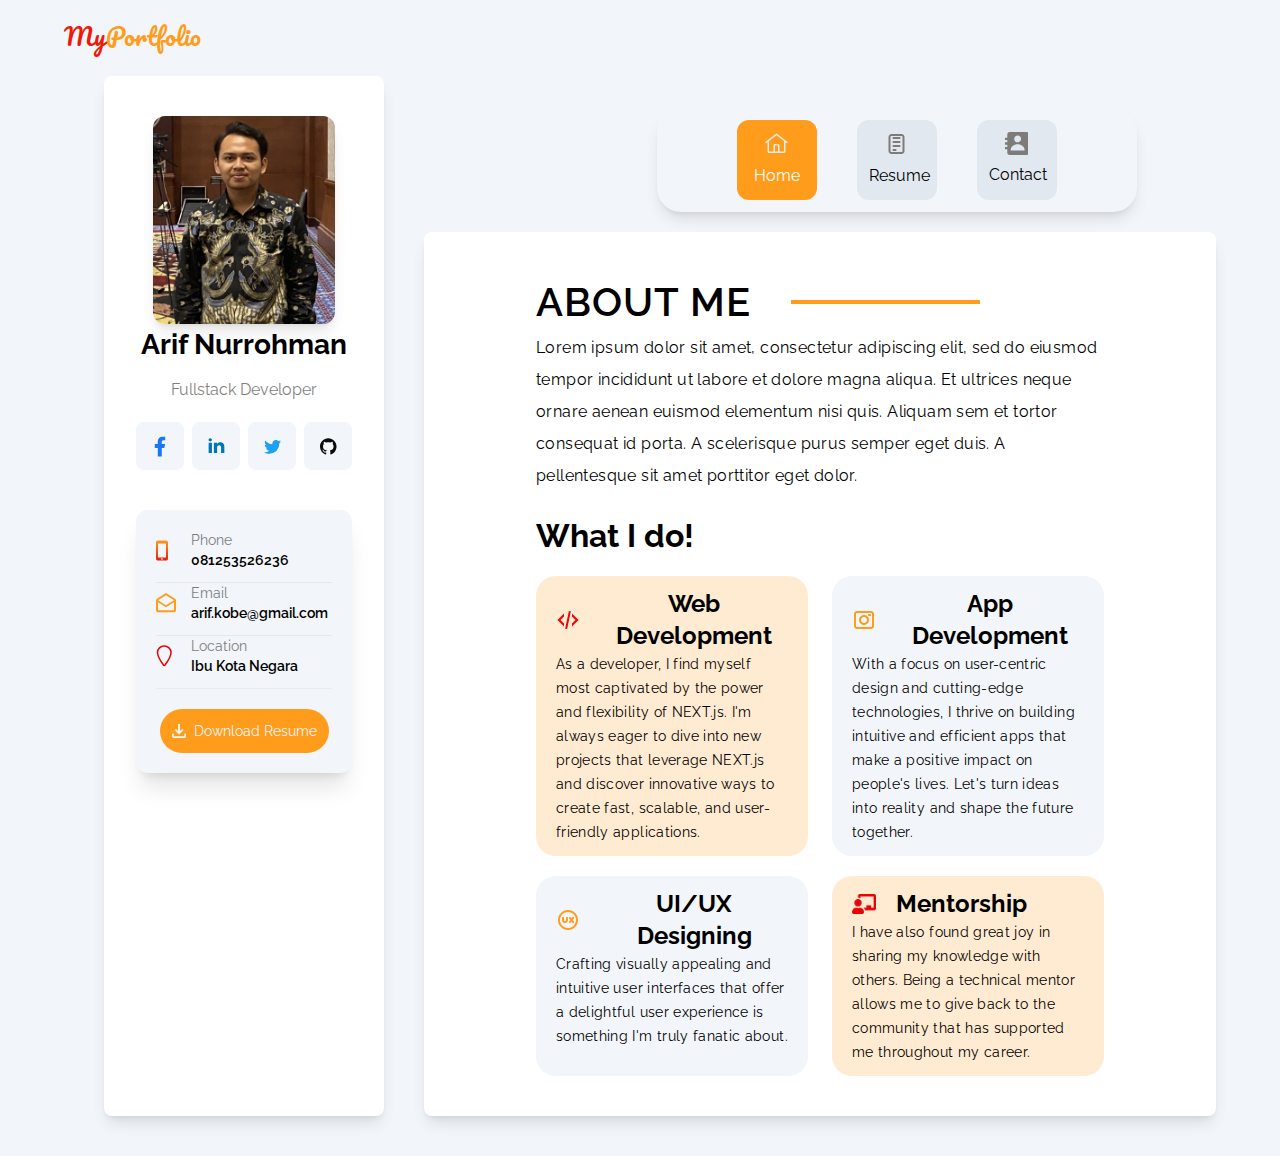
==== index.html @ 04839e9e "first push" ====
<!DOCTYPE html>
<html lang="en">
  <head>
    <meta charset="UTF-8" />
    <meta name="viewport" content="width=device-width, initial-scale=1.0" />
    <title>Document</title>
    <link href="/src/output.css" rel="stylesheet" />
  </head>
  <body>
    <div class="container mx-auto w-[90%] ">
      <header>
        <div class="flex justify-center lg:justify-start  pt-5 pb-3" >
          <span class="text-2xl icon text-secondary">My<span class="text-primary">Portfolio</span></span>
        </div>
      </header>

      <main>
        <div
          class="flex lg:flex-row flex-col justify-between lg:space-x-10 mt-3 "
        >
        <nav class="flex flex-nowrap justify-center lg:justify-end lg:me-[10%] mb-5 mt-8 lg:hidden">
          <div
            class="card-navbar"
          >
           <a href="index.html">
            <div
            class="navbar-icon navbar-icon-active"
          >
            <svg
              xmlns="http://www.w3.org/2000/svg"
              width="25"
              height="24"
              viewBox="0 0 25 24"
              fill="none"
            >
              <path
                d="M12.959 1.6601C12.8259 1.55635 12.662 1.5 12.4932 1.5C12.3245 1.5 12.1606 1.55635 12.0275 1.6601L1.25 10.0639L2.18225 11.2429L3.5 10.2154V19.4996C3.50079 19.8972 3.65908 20.2783 3.94022 20.5594C4.22135 20.8405 4.60242 20.9988 5 20.9996H20C20.3976 20.9988 20.7787 20.8405 21.0598 20.5594C21.3409 20.2783 21.4992 19.8972 21.5 19.4996V10.2221L22.8177 11.2496L23.75 10.0706L12.959 1.6601ZM14 19.4996H11V13.4996H14V19.4996ZM15.5 19.4996V13.4996C15.4996 13.1019 15.3414 12.7206 15.0602 12.4394C14.779 12.1582 14.3977 12 14 11.9996H11C10.6023 12 10.221 12.1582 9.93978 12.4394C9.65856 12.7206 9.5004 13.1019 9.5 13.4996V19.4996H5V9.0461L12.5 3.2036L20 9.0536V19.4996H15.5Z"
                fill="#eaeaea"
                fill-opacity="1"
              />
            </svg>
            <p>Home</p>
          </div>
           </a>
           <a href="resume.html">
            <div class="navbar-icon bg-nav">
              <svg width="25" height="24" viewBox="0 0 25 24" fill="none" xmlns="http://www.w3.org/2000/svg">
                <path d="M7.5 2H17.5C18.2956 2 19.0587 2.31607 19.6213 2.87868C20.1839 3.44129 20.5 4.20435 20.5 5V19C20.5 19.7956 20.1839 20.5587 19.6213 21.1213C19.0587 21.6839 18.2956 22 17.5 22H7.5C6.70435 22 5.94129 21.6839 5.37868 21.1213C4.81607 20.5587 4.5 19.7956 4.5 19V5C4.5 4.20435 4.81607 3.44129 5.37868 2.87868C5.94129 2.31607 6.70435 2 7.5 2ZM7.5 4C7.23478 4 6.98043 4.10536 6.79289 4.29289C6.60536 4.48043 6.5 4.73478 6.5 5V19C6.5 19.2652 6.60536 19.5196 6.79289 19.7071C6.98043 19.8946 7.23478 20 7.5 20H17.5C17.7652 20 18.0196 19.8946 18.2071 19.7071C18.3946 19.5196 18.5 19.2652 18.5 19V5C18.5 4.73478 18.3946 4.48043 18.2071 4.29289C18.0196 4.10536 17.7652 4 17.5 4H7.5ZM9.5 5H15.5C15.7652 5 16.0196 5.10536 16.2071 5.29289C16.3946 5.48043 16.5 5.73478 16.5 6C16.5 6.26522 16.3946 6.51957 16.2071 6.70711C16.0196 6.89464 15.7652 7 15.5 7H9.5C9.23478 7 8.98043 6.89464 8.79289 6.70711C8.60536 6.51957 8.5 6.26522 8.5 6C8.5 5.73478 8.60536 5.48043 8.79289 5.29289C8.98043 5.10536 9.23478 5 9.5 5ZM9.5 17H11.5C11.7652 17 12.0196 17.1054 12.2071 17.2929C12.3946 17.4804 12.5 17.7348 12.5 18C12.5 18.2652 12.3946 18.5196 12.2071 18.7071C12.0196 18.8946 11.7652 19 11.5 19H9.5C9.23478 19 8.98043 18.8946 8.79289 18.7071C8.60536 18.5196 8.5 18.2652 8.5 18C8.5 17.7348 8.60536 17.4804 8.79289 17.2929C8.98043 17.1054 9.23478 17 9.5 17ZM9.5 13H15.5C15.7652 13 16.0196 13.1054 16.2071 13.2929C16.3946 13.4804 16.5 13.7348 16.5 14C16.5 14.2652 16.3946 14.5196 16.2071 14.7071C16.0196 14.8946 15.7652 15 15.5 15H9.5C9.23478 15 8.98043 14.8946 8.79289 14.7071C8.60536 14.5196 8.5 14.2652 8.5 14C8.5 13.7348 8.60536 13.4804 8.79289 13.2929C8.98043 13.1054 9.23478 13 9.5 13ZM9.5 9H15.5C15.7652 9 16.0196 9.10536 16.2071 9.29289C16.3946 9.48043 16.5 9.73478 16.5 10C16.5 10.2652 16.3946 10.5196 16.2071 10.7071C16.0196 10.8946 15.7652 11 15.5 11H9.5C9.23478 11 8.98043 10.8946 8.79289 10.7071C8.60536 10.5196 8.5 10.2652 8.5 10C8.5 9.73478 8.60536 9.48043 8.79289 9.29289C8.98043 9.10536 9.23478 9 9.5 9Z" fill="#1A1003" fill-opacity="0.5"/>
                </svg>
                
              <p>Resume</p>
            </div>
           </a>
           <a href="">
            <div class="navbar-icon bg-nav">
              <svg width="25" height="23" viewBox="0 0 21 20" fill="none" xmlns="http://www.w3.org/2000/svg">
                <path d="M19.5 0H4.5C3.96957 0 3.46086 0.210714 3.08579 0.585786C2.71071 0.960859 2.5 1.46957 2.5 2V5H0.5V7H2.5V9H0.5V11H2.5V13H0.5V15H2.5V18C2.5 18.5304 2.71071 19.0391 3.08579 19.4142C3.46086 19.7893 3.96957 20 4.5 20H19.5C19.7652 20 20.0196 19.8946 20.2071 19.7071C20.3946 19.5196 20.5 19.2652 20.5 19V1C20.5 0.734784 20.3946 0.48043 20.2071 0.292893C20.0196 0.105357 19.7652 0 19.5 0ZM11.5 2.999C13.148 2.999 14.5 4.35 14.5 5.999C14.4971 6.79385 14.1801 7.55533 13.6182 8.11747C13.0562 8.67962 12.2948 8.99684 11.5 9C9.853 9 8.5 7.647 8.5 5.999C8.5 4.35 9.853 2.999 11.5 2.999ZM17.5 16H5.5V15.25C5.5 13.031 8.205 10.75 11.5 10.75C14.795 10.75 17.5 13.031 17.5 15.25V16Z" fill="#1A1003" fill-opacity="0.5"/>
                </svg>                      
              <p>Contact</p>
            </div>
           </a>
          </div>
        </nav>
          <section class="lg:basis-1/4">
            <div
              class="card-start"
            >
              <div class="card-img">
                <img
                  src="./src/assets/foto-profile.jpg"
                  class="img-costum"
                  alt=""
                />
              </div>
              <div class="text-center">
                <h3 class="text-[28px] font-bold">Arif Nurrohman</h3>
                <p class="text-base mt-3 opacity-50">Fullstack Developer</p>
              </div>
              <div class="social-media">
                <a href="">
                  <div
                  class="w-12 h-12 bg-background rounded-lg flex justify-center items-center hover:bg-indigo-700 hover:fill-background-card"
                >
                  <svg
                    width="12"
                    height="21"
                    viewBox="0 0 12 21"
                    fill="none"
                    xmlns="http://www.w3.org/2000/svg"
                  >
                    <path
                      d="M7.75027 12.0825H10.2308L11.2231 8.11357H7.75027V6.12912C7.75027 5.10712 7.75027 4.14467 9.73472 4.14467H11.2231V0.810787C10.8996 0.768121 9.67816 0.671875 8.38827 0.671875C5.69438 0.671875 3.78137 2.31599 3.78137 5.33534V8.11357H0.804688V12.0825H3.78137V20.5164H7.75027V12.0825Z"
                      fill="#1877F2"
                    />
                  </svg>
                </div>
                </a>
                <a href="">
                  <div
                  class="w-12 h-12 bg-background rounded-lg flex justify-center items-center"
                >
                  <svg
                    xmlns="http://www.w3.org/2000/svg"
                    width="17"
                    height="16"
                    viewBox="0 0 17 16"
                    fill="none"
                  >
                    <path
                      d="M3.88945 1.80688C3.88923 2.24547 3.71479 2.66601 3.40451 2.97599C3.09422 3.28596 2.67351 3.45998 2.23491 3.45976C1.79632 3.45954 1.37578 3.2851 1.06581 2.97482C0.755831 2.66453 0.581812 2.24382 0.582031 1.80523C0.582251 1.36664 0.756691 0.946095 1.06698 0.63612C1.37726 0.326144 1.79798 0.152125 2.23657 0.152344C2.67516 0.152563 3.0957 0.327003 3.40568 0.637289C3.71565 0.947575 3.88967 1.36829 3.88945 1.80688ZM3.93906 4.68434H0.631643V15.0366H3.93906V4.68434ZM9.16479 4.68434H5.8739V15.0366H9.13171V9.60412C9.13171 6.57783 13.0758 6.2967 13.0758 9.60412V15.0366H16.3419V8.4796C16.3419 3.3779 10.5043 3.56808 9.13171 6.07345L9.16479 4.68434Z"
                      fill="#0077B5"
                    />
                  </svg>
                </div>
                </a>
                <a href="">
                  <div
                  class="w-12 h-12 bg-background rounded-lg flex justify-center items-center"
                >
                  <svg
                    xmlns="http://www.w3.org/2000/svg"
                    width="17"
                    height="15"
                    viewBox="0 0 17 15"
                    fill="none"
                  >
                    <path
                      d="M16.9874 2.60531C16.3564 2.88446 15.6873 3.06783 15.0021 3.14938C15.724 2.71705 16.2642 2.03705 16.5219 1.23604C15.8439 1.63954 15.1005 1.92233 14.3266 2.0753C13.8062 1.51848 13.1164 1.14919 12.3644 1.02485C11.6125 0.900507 10.8405 1.02808 10.1686 1.38773C9.49661 1.74738 8.96229 2.31896 8.64869 3.01361C8.33508 3.70825 8.25976 4.48705 8.43444 5.22892C7.05932 5.16012 5.71406 4.80287 4.48599 4.18036C3.25792 3.55785 2.17451 2.684 1.30612 1.61557C0.998769 2.14347 0.837256 2.74358 0.83812 3.35444C0.83812 4.55338 1.44917 5.61258 2.37607 6.23272C1.82705 6.21541 1.29012 6.06714 0.810007 5.80028V5.84245C0.809982 6.64108 1.0862 7.41515 1.59182 8.03334C2.09744 8.65154 2.80133 9.07582 3.5841 9.23421C3.07447 9.37247 2.54003 9.39283 2.02135 9.29374C2.24206 9.98118 2.67226 10.5824 3.25171 11.0131C3.83115 11.4438 4.53082 11.6825 5.2527 11.6958C4.53528 12.2592 3.71383 12.6757 2.83531 12.9215C1.9568 13.1672 1.03846 13.2373 0.132812 13.1279C1.71353 14.1444 3.5536 14.6841 5.43295 14.6824C11.7948 14.6824 15.2725 9.41281 15.2725 4.84278C15.2725 4.69395 15.2692 4.54346 15.2626 4.39545C15.9393 3.90625 16.5234 3.29951 16.9874 2.60531Z"
                      fill="#1DA1F2"
                    />
                  </svg>
                </div>
                </a>
                <a href="">
                  <div
                  class="w-12 h-12 bg-background rounded-lg flex justify-center items-center"
                >
                  <svg
                    xmlns="http://www.w3.org/2000/svg"
                    width="17"
                    height="17"
                    viewBox="0 0 17 17"
                    fill="none"
                  >
                    <path
                      d="M8.27246 0.326172C3.70408 0.326172 0.00390761 4.02635 0.00390761 8.59472C0.00291203 10.3304 0.548473 12.0224 1.5632 13.4305C2.57793 14.8387 4.01029 15.8916 5.65711 16.4399C6.07054 16.5119 6.22599 16.2638 6.22599 16.0463C6.22599 15.8504 6.21524 15.1996 6.21524 14.5067C4.13818 14.8896 3.60073 14.0007 3.43536 13.5352C3.34192 13.297 2.93924 12.5636 2.58783 12.3668C2.29843 12.2122 1.885 11.8294 2.57708 11.8195C3.22864 11.8087 3.69333 12.4189 3.84878 12.667C4.59295 13.9172 5.78114 13.5658 6.25658 13.3491C6.32935 12.8117 6.54598 12.4503 6.78412 12.2436C4.94437 12.0369 3.02193 11.3233 3.02193 8.16062C3.02193 7.261 3.34192 6.51766 3.86945 5.93804C3.78677 5.73132 3.49737 4.8838 3.95214 3.74687C3.95214 3.74687 4.64422 3.53023 6.22599 4.59522C6.8991 4.4084 7.59457 4.31438 8.29313 4.31575C8.99596 4.31575 9.69878 4.40835 10.3603 4.5944C11.942 3.51949 12.6341 3.7477 12.6341 3.7477C13.0889 4.88462 12.7995 5.73215 12.7168 5.93886C13.2435 6.51766 13.5643 7.25108 13.5643 8.16062C13.5643 11.3341 11.632 12.0369 9.79139 12.2436C10.0915 12.5016 10.3503 12.9977 10.3503 13.7733C10.3503 14.8788 10.3396 15.7677 10.3396 16.0472C10.3396 16.2638 10.495 16.5218 10.9085 16.4391C12.5496 15.8848 13.9757 14.8298 14.9859 13.4227C15.9962 12.0155 16.5398 10.327 16.5402 8.59472C16.5402 4.02635 12.84 0.326172 8.27163 0.326172H8.27246Z"
                      fill="#0B0909"
                    />
                  </svg>
                </div>
                </a>
              </div>
              <div class="contact">
                <div class="contact-item">
                  <div class="w-1/5 ">
                    <svg
                      xmlns="http://www.w3.org/2000/svg"
                      width="12"
                      height="21"
                      viewBox="0 0 12 21"
                      fill="none"
                    >
                      <path
                        d="M10 0.5H2C1.46957 0.5 0.960859 0.710714 0.585786 1.08579C0.210714 1.46086 0 1.96957 0 2.5V18.5C0 19.0304 0.210714 19.5391 0.585786 19.9142C0.960859 20.2893 1.46957 20.5 2 20.5H10C10.5304 20.5 11.0391 20.2893 11.4142 19.9142C11.7893 19.5391 12 19.0304 12 18.5V2.5C12 1.96957 11.7893 1.46086 11.4142 1.08579C11.0391 0.710714 10.5304 0.5 10 0.5ZM7 19.5H5V18.5H7V19.5ZM10 17.5H2V3.5H10V17.5Z"
                        fill="url(#paint0_linear_27_10)"
                      />
                      <defs>
                        <linearGradient
                          id="paint0_linear_27_10"
                          x1="6"
                          y1="0.5"
                          x2="6"
                          y2="20.5"
                          gradientUnits="userSpaceOnUse"
                        >
                          <stop stop-color="#FF9A1A" />
                          <stop offset="1" stop-color="#EC1C09" />
                        </linearGradient>
                      </defs>
                    </svg>
                  </div>
                  <div class="w-4/5">
                    <p class="opacity-50">Phone</p>
                    <p class="font-semibold">081253526236</p>
                  </div>
                </div>
                <hr />
                <div class="contact-item">
                  <div class="w-1/5">
                    <svg
                      xmlns="http://www.w3.org/2000/svg"
                      width="20"
                      height="20"
                      viewBox="0 0 20 20"
                      fill="none"
                    >
                      <path
                        d="M0.969999 5.65L10 0L19.03 5.65C19.61 6 20 6.63 20 7.36V17.36C20 18.46 19.1 19.36 18 19.36H2C0.9 19.36 0 18.46 0 17.36V7.36C0 6.63 0.389999 6 0.969999 5.65ZM2 17.36H18V9.36L10 14.36L2 9.36V17.36ZM10 12.36L18 7.36L10 2.36L2 7.36L10 12.36Z"
                        fill="#FF9C1B"
                      />
                    </svg>
                  </div>
                  <div class="w-4/5">
                    <p class="opacity-50">Email</p>
                    <p class="font-semibold">arif.kobe@gmail.com</p>
                  </div>
                </div>
                <hr />
                <div class="contact-item">
                  <div class="w-1/5">
                    <svg
                      xmlns="http://www.w3.org/2000/svg"
                      width="16"
                      height="22"
                      viewBox="0 0 16 22"
                      fill="none"
                    >
                      <path
                        d="M8.25 1C11.9766 1 15 3.87766 15 7.42188C15 11.5 10.5 17.9627 8.84766 20.1948C8.77907 20.2891 8.68917 20.3657 8.58531 20.4186C8.48144 20.4715 8.36655 20.499 8.25 20.499C8.13345 20.499 8.01856 20.4715 7.91469 20.4186C7.81083 20.3657 7.72093 20.2891 7.65234 20.1948C6 17.9636 1.5 11.5033 1.5 7.42188C1.5 3.87766 4.52344 1 8.25 1Z"
                        stroke="#E80505"
                        stroke-width="1.5"
                        stroke-linecap="round"
                        stroke-linejoin="round"
                      />
                    </svg>
                  </div>
                  <div class="w-4/5">
                    <p class="opacity-50">Location</p>
                    <p class="font-semibold">Ibu Kota Negara</p>
                  </div>
                </div>
                <hr class="opacity-70" />

                <a href="/src/assets/resume.pdf" class="flex justify-center">
                  <div class="flex flex-nowrap justify-center bg-primary lg:p-3 p-2 rounded-full mt-5 md:w-auto w-auto items-center">
                    <img src="./src/assets/unduh.png" class="w-3.5 ms-auto h-3.5 me-2" alt="">
                    <h3 class="text-start me-auto lg:mx-auto text-background text-sm">
                      Download Resume
                    </h3>
                  </div>
                </a>
              </div>
            </div>
          </section>
          <section class="lg:basis-3/4 mt-5 lg:mt-0 " >
              <nav class="navbar ">
                <div
                  class="card-navbar "
                >
                 <a href="index.html">
                  <div
                  class="navbar-icon navbar-icon-active"
                >
                  <svg
                    xmlns="http://www.w3.org/2000/svg"
                    width="25"
                    height="24"
                    viewBox="0 0 25 24"
                    fill="none"
                  >
                    <path
                      d="M12.959 1.6601C12.8259 1.55635 12.662 1.5 12.4932 1.5C12.3245 1.5 12.1606 1.55635 12.0275 1.6601L1.25 10.0639L2.18225 11.2429L3.5 10.2154V19.4996C3.50079 19.8972 3.65908 20.2783 3.94022 20.5594C4.22135 20.8405 4.60242 20.9988 5 20.9996H20C20.3976 20.9988 20.7787 20.8405 21.0598 20.5594C21.3409 20.2783 21.4992 19.8972 21.5 19.4996V10.2221L22.8177 11.2496L23.75 10.0706L12.959 1.6601ZM14 19.4996H11V13.4996H14V19.4996ZM15.5 19.4996V13.4996C15.4996 13.1019 15.3414 12.7206 15.0602 12.4394C14.779 12.1582 14.3977 12 14 11.9996H11C10.6023 12 10.221 12.1582 9.93978 12.4394C9.65856 12.7206 9.5004 13.1019 9.5 13.4996V19.4996H5V9.0461L12.5 3.2036L20 9.0536V19.4996H15.5Z"
                      fill="#eaeaea"
                      fill-opacity="1"
                    />
                  </svg>
                  <p>Home</p>
                </div>
                 </a>
                 <a href="resume.html">
                  <div class="navbar-icon bg-nav">
                    <svg width="25" height="24" viewBox="0 0 25 24" fill="none" xmlns="http://www.w3.org/2000/svg">
                      <path d="M7.5 2H17.5C18.2956 2 19.0587 2.31607 19.6213 2.87868C20.1839 3.44129 20.5 4.20435 20.5 5V19C20.5 19.7956 20.1839 20.5587 19.6213 21.1213C19.0587 21.6839 18.2956 22 17.5 22H7.5C6.70435 22 5.94129 21.6839 5.37868 21.1213C4.81607 20.5587 4.5 19.7956 4.5 19V5C4.5 4.20435 4.81607 3.44129 5.37868 2.87868C5.94129 2.31607 6.70435 2 7.5 2ZM7.5 4C7.23478 4 6.98043 4.10536 6.79289 4.29289C6.60536 4.48043 6.5 4.73478 6.5 5V19C6.5 19.2652 6.60536 19.5196 6.79289 19.7071C6.98043 19.8946 7.23478 20 7.5 20H17.5C17.7652 20 18.0196 19.8946 18.2071 19.7071C18.3946 19.5196 18.5 19.2652 18.5 19V5C18.5 4.73478 18.3946 4.48043 18.2071 4.29289C18.0196 4.10536 17.7652 4 17.5 4H7.5ZM9.5 5H15.5C15.7652 5 16.0196 5.10536 16.2071 5.29289C16.3946 5.48043 16.5 5.73478 16.5 6C16.5 6.26522 16.3946 6.51957 16.2071 6.70711C16.0196 6.89464 15.7652 7 15.5 7H9.5C9.23478 7 8.98043 6.89464 8.79289 6.70711C8.60536 6.51957 8.5 6.26522 8.5 6C8.5 5.73478 8.60536 5.48043 8.79289 5.29289C8.98043 5.10536 9.23478 5 9.5 5ZM9.5 17H11.5C11.7652 17 12.0196 17.1054 12.2071 17.2929C12.3946 17.4804 12.5 17.7348 12.5 18C12.5 18.2652 12.3946 18.5196 12.2071 18.7071C12.0196 18.8946 11.7652 19 11.5 19H9.5C9.23478 19 8.98043 18.8946 8.79289 18.7071C8.60536 18.5196 8.5 18.2652 8.5 18C8.5 17.7348 8.60536 17.4804 8.79289 17.2929C8.98043 17.1054 9.23478 17 9.5 17ZM9.5 13H15.5C15.7652 13 16.0196 13.1054 16.2071 13.2929C16.3946 13.4804 16.5 13.7348 16.5 14C16.5 14.2652 16.3946 14.5196 16.2071 14.7071C16.0196 14.8946 15.7652 15 15.5 15H9.5C9.23478 15 8.98043 14.8946 8.79289 14.7071C8.60536 14.5196 8.5 14.2652 8.5 14C8.5 13.7348 8.60536 13.4804 8.79289 13.2929C8.98043 13.1054 9.23478 13 9.5 13ZM9.5 9H15.5C15.7652 9 16.0196 9.10536 16.2071 9.29289C16.3946 9.48043 16.5 9.73478 16.5 10C16.5 10.2652 16.3946 10.5196 16.2071 10.7071C16.0196 10.8946 15.7652 11 15.5 11H9.5C9.23478 11 8.98043 10.8946 8.79289 10.7071C8.60536 10.5196 8.5 10.2652 8.5 10C8.5 9.73478 8.60536 9.48043 8.79289 9.29289C8.98043 9.10536 9.23478 9 9.5 9Z" fill="#1A1003" fill-opacity="0.5"/>
                      </svg>
                      
                    <p>Resume</p>
                  </div>
                 </a>
                 <a href="">
                  <div class="navbar-icon bg-nav">
                    <svg width="25" height="23" viewBox="0 0 21 20" fill="none" xmlns="http://www.w3.org/2000/svg">
                      <path d="M19.5 0H4.5C3.96957 0 3.46086 0.210714 3.08579 0.585786C2.71071 0.960859 2.5 1.46957 2.5 2V5H0.5V7H2.5V9H0.5V11H2.5V13H0.5V15H2.5V18C2.5 18.5304 2.71071 19.0391 3.08579 19.4142C3.46086 19.7893 3.96957 20 4.5 20H19.5C19.7652 20 20.0196 19.8946 20.2071 19.7071C20.3946 19.5196 20.5 19.2652 20.5 19V1C20.5 0.734784 20.3946 0.48043 20.2071 0.292893C20.0196 0.105357 19.7652 0 19.5 0ZM11.5 2.999C13.148 2.999 14.5 4.35 14.5 5.999C14.4971 6.79385 14.1801 7.55533 13.6182 8.11747C13.0562 8.67962 12.2948 8.99684 11.5 9C9.853 9 8.5 7.647 8.5 5.999C8.5 4.35 9.853 2.999 11.5 2.999ZM17.5 16H5.5V15.25C5.5 13.031 8.205 10.75 11.5 10.75C14.795 10.75 17.5 13.031 17.5 15.25V16Z" fill="#1A1003" fill-opacity="0.5"/>
                      </svg>                      
                    <p>Contact</p>
                  </div>
                 </a>
                </div>
              </nav>
            <div
              class="card-end">
            <div>
                <div class="flex flex-row  items-center justify-start lg:space-x-5" >
                   <div class="basis-auto">
                    <h1 class="text-[40px] me-5 font-semibold tracking-wide">ABOUT ME</h1>
                   </div>
                    <div class="lg:basis-1/3 ">
                        <hr class="border-2 border-primary ">
                    </div>
                </div>
                <div>
                    <p class="font-normal text-black text-base lg:leading-8 lg:tracking-wide">Lorem ipsum dolor sit amet, consectetur adipiscing elit, sed do eiusmod tempor incididunt ut labore et dolore magna aliqua. Et ultrices neque ornare aenean euismod elementum nisi quis. Aliquam sem et tortor consequat id porta. A scelerisque purus semper eget duis. A pellentesque sit amet porttitor eget dolor.</p>
                </div>
            </div>
            <div>
                <h2 class="text-[32px] font-bold mt-5 mb-4">What I do!</h2>
                <div class="flex flex-wrap justify-between  ">
                    <div class="w-full md:w-full lg:w-1/2 lg:pe-3">
                        <div class="card-content py-3 bg-content ">
                            <div class="flex space-x-5 items-center">
                              <img src="./src/assets/web.png" width="24" height="24" alt="Web Development">
                                <h4 class="title">Web Development</h4>
                            </div>
                            <p>As a developer, I find myself most captivated by the power and flexibility of NEXT.js. I'm always eager to dive into new projects that leverage NEXT.js and discover innovative ways to create fast, scalable, and user-friendly applications.</p>
                        </div>
                    </div>
                    <div class="  lg:w-1/2 w-full pt-5 lg:pt-0 lg:ps-3">
                        <div class="card-content py-3 bg-background ">
                            <div class="flex space-x-5 items-center">
                              <img src="./src/assets/ig.png" width="24" height="24" alt="App Development">
                                <h4 class="title ">App Development</h4>
                            </div>
                            <p >With a focus on user-centric design and
                              cutting-edge technologies, I thrive on 
                              building intuitive and efficient apps 
                              that make a positive impact on people's 
                              lives. Let's turn ideas into reality and 
                              shape the future together.</p>
                        </div>
                    </div>
                    <div class=" lg:w-1/2 w-full pt-5 lg:pe-3">
                        <div class="card-content py-3 bg-background ">
                            <div class="flex space-x-5 items-center ">
                              <img src="./src/assets/ux-icon.png" width="24" height="24" alt="Ui UX Desiging">
                                <h4 class="title ">UI/UX Designing</h4>
                            </div>
                            <p>
                              Crafting visually appealing and intuitive user
                              interfaces that offer a delightful user 
                              experience is something I'm truly fanatic 
                              about.</p>
                        </div>
                    </div>
                    <div class="  lg:w-1/2 w-full pt-5 lg:ps-3">
                        <div class="card-content py-3 bg-content l">
                            <div class="flex space-x-5 items-center ">
                              <img src="./src/assets/mentor.png" width="24" height="24" alt="">
                              <h4 class="title ">Mentorship</h4>
                            </div>
                            <p>I have also found great joy in sharing my 
                              knowledge with others. Being a technical 
                              mentor allows me to give back to the 
                              community that has supported me 
                              throughout my career. </p>
                        </div>
                    </div>
                </div>
            </div>
        </div>
          </section>
        </div>
      </main>
    </div>
  </body>
</html>
---- src/output.css ----
@import url('https://fonts.googleapis.com/css2?family=Poppins:ital,wght@0,300;0,400;0,500;0,600;1,300&display=swap');

@import url('https://fonts.googleapis.com/css2?family=Raleway:ital,wght@0,200;0,300;0,400;0,500;0,600;0,700;0,800;1,400;1,500;1,600&display=swap');

@import url('https://fonts.googleapis.com/css2?family=Pacifico&display=swap');

/*
! tailwindcss v3.3.3 | MIT License | https://tailwindcss.com
*/

/*
1. Prevent padding and border from affecting element width. (https://github.com/mozdevs/cssremedy/issues/4)
2. Allow adding a border to an element by just adding a border-width. (https://github.com/tailwindcss/tailwindcss/pull/116)
*/

*,
::before,
::after {
  box-sizing: border-box;
  /* 1 */
  border-width: 0;
  /* 2 */
  border-style: solid;
  /* 2 */
  border-color: #e5e7eb;
  /* 2 */
}

::before,
::after {
  --tw-content: '';
}

/*
1. Use a consistent sensible line-height in all browsers.
2. Prevent adjustments of font size after orientation changes in iOS.
3. Use a more readable tab size.
4. Use the user's configured `sans` font-family by default.
5. Use the user's configured `sans` font-feature-settings by default.
6. Use the user's configured `sans` font-variation-settings by default.
*/

html {
  line-height: 1.5;
  /* 1 */
  -webkit-text-size-adjust: 100%;
  /* 2 */
  -moz-tab-size: 4;
  /* 3 */
  -o-tab-size: 4;
     tab-size: 4;
  /* 3 */
  font-family: ui-sans-serif, system-ui, -apple-system, BlinkMacSystemFont, "Segoe UI", Roboto, "Helvetica Neue", Arial, "Noto Sans", sans-serif, "Apple Color Emoji", "Segoe UI Emoji", "Segoe UI Symbol", "Noto Color Emoji";
  /* 4 */
  font-feature-settings: normal;
  /* 5 */
  font-variation-settings: normal;
  /* 6 */
}

/*
1. Remove the margin in all browsers.
2. Inherit line-height from `html` so users can set them as a class directly on the `html` element.
*/

body {
  margin: 0;
  /* 1 */
  line-height: inherit;
  /* 2 */
}

/*
1. Add the correct height in Firefox.
2. Correct the inheritance of border color in Firefox. (https://bugzilla.mozilla.org/show_bug.cgi?id=190655)
3. Ensure horizontal rules are visible by default.
*/

hr {
  height: 0;
  /* 1 */
  color: inherit;
  /* 2 */
  border-top-width: 1px;
  /* 3 */
}

/*
Add the correct text decoration in Chrome, Edge, and Safari.
*/

abbr:where([title]) {
  -webkit-text-decoration: underline dotted;
          text-decoration: underline dotted;
}

/*
Remove the default font size and weight for headings.
*/

h1,
h2,
h3,
h4,
h5,
h6 {
  font-size: inherit;
  font-weight: inherit;
}

/*
Reset links to optimize for opt-in styling instead of opt-out.
*/

a {
  color: inherit;
  text-decoration: inherit;
}

/*
Add the correct font weight in Edge and Safari.
*/

b,
strong {
  font-weight: bolder;
}

/*
1. Use the user's configured `mono` font family by default.
2. Correct the odd `em` font sizing in all browsers.
*/

code,
kbd,
samp,
pre {
  font-family: ui-monospace, SFMono-Regular, Menlo, Monaco, Consolas, "Liberation Mono", "Courier New", monospace;
  /* 1 */
  font-size: 1em;
  /* 2 */
}

/*
Add the correct font size in all browsers.
*/

small {
  font-size: 80%;
}

/*
Prevent `sub` and `sup` elements from affecting the line height in all browsers.
*/

sub,
sup {
  font-size: 75%;
  line-height: 0;
  position: relative;
  vertical-align: baseline;
}

sub {
  bottom: -0.25em;
}

sup {
  top: -0.5em;
}

/*
1. Remove text indentation from table contents in Chrome and Safari. (https://bugs.chromium.org/p/chromium/issues/detail?id=999088, https://bugs.webkit.org/show_bug.cgi?id=201297)
2. Correct table border color inheritance in all Chrome and Safari. (https://bugs.chromium.org/p/chromium/issues/detail?id=935729, https://bugs.webkit.org/show_bug.cgi?id=195016)
3. Remove gaps between table borders by default.
*/

table {
  text-indent: 0;
  /* 1 */
  border-color: inherit;
  /* 2 */
  border-collapse: collapse;
  /* 3 */
}

/*
1. Change the font styles in all browsers.
2. Remove the margin in Firefox and Safari.
3. Remove default padding in all browsers.
*/

button,
input,
optgroup,
select,
textarea {
  font-family: inherit;
  /* 1 */
  font-feature-settings: inherit;
  /* 1 */
  font-variation-settings: inherit;
  /* 1 */
  font-size: 100%;
  /* 1 */
  font-weight: inherit;
  /* 1 */
  line-height: inherit;
  /* 1 */
  color: inherit;
  /* 1 */
  margin: 0;
  /* 2 */
  padding: 0;
  /* 3 */
}

/*
Remove the inheritance of text transform in Edge and Firefox.
*/

button,
select {
  text-transform: none;
}

/*
1. Correct the inability to style clickable types in iOS and Safari.
2. Remove default button styles.
*/

button,
[type='button'],
[type='reset'],
[type='submit'] {
  -webkit-appearance: button;
  /* 1 */
  background-color: transparent;
  /* 2 */
  background-image: none;
  /* 2 */
}

/*
Use the modern Firefox focus style for all focusable elements.
*/

:-moz-focusring {
  outline: auto;
}

/*
Remove the additional `:invalid` styles in Firefox. (https://github.com/mozilla/gecko-dev/blob/2f9eacd9d3d995c937b4251a5557d95d494c9be1/layout/style/res/forms.css#L728-L737)
*/

:-moz-ui-invalid {
  box-shadow: none;
}

/*
Add the correct vertical alignment in Chrome and Firefox.
*/

progress {
  vertical-align: baseline;
}

/*
Correct the cursor style of increment and decrement buttons in Safari.
*/

::-webkit-inner-spin-button,
::-webkit-outer-spin-button {
  height: auto;
}

/*
1. Correct the odd appearance in Chrome and Safari.
2. Correct the outline style in Safari.
*/

[type='search'] {
  -webkit-appearance: textfield;
  /* 1 */
  outline-offset: -2px;
  /* 2 */
}

/*
Remove the inner padding in Chrome and Safari on macOS.
*/

::-webkit-search-decoration {
  -webkit-appearance: none;
}

/*
1. Correct the inability to style clickable types in iOS and Safari.
2. Change font properties to `inherit` in Safari.
*/

::-webkit-file-upload-button {
  -webkit-appearance: button;
  /* 1 */
  font: inherit;
  /* 2 */
}

/*
Add the correct display in Chrome and Safari.
*/

summary {
  display: list-item;
}

/*
Removes the default spacing and border for appropriate elements.
*/

blockquote,
dl,
dd,
h1,
h2,
h3,
h4,
h5,
h6,
hr,
figure,
p,
pre {
  margin: 0;
}

fieldset {
  margin: 0;
  padding: 0;
}

legend {
  padding: 0;
}

ol,
ul,
menu {
  list-style: none;
  margin: 0;
  padding: 0;
}

/*
Reset default styling for dialogs.
*/

dialog {
  padding: 0;
}

/*
Prevent resizing textareas horizontally by default.
*/

textarea {
  resize: vertical;
}

/*
1. Reset the default placeholder opacity in Firefox. (https://github.com/tailwindlabs/tailwindcss/issues/3300)
2. Set the default placeholder color to the user's configured gray 400 color.
*/

input::-moz-placeholder, textarea::-moz-placeholder {
  opacity: 1;
  /* 1 */
  color: #9ca3af;
  /* 2 */
}

input::placeholder,
textarea::placeholder {
  opacity: 1;
  /* 1 */
  color: #9ca3af;
  /* 2 */
}

/*
Set the default cursor for buttons.
*/

button,
[role="button"] {
  cursor: pointer;
}

/*
Make sure disabled buttons don't get the pointer cursor.
*/

:disabled {
  cursor: default;
}

/*
1. Make replaced elements `display: block` by default. (https://github.com/mozdevs/cssremedy/issues/14)
2. Add `vertical-align: middle` to align replaced elements more sensibly by default. (https://github.com/jensimmons/cssremedy/issues/14#issuecomment-634934210)
   This can trigger a poorly considered lint error in some tools but is included by design.
*/

img,
svg,
video,
canvas,
audio,
iframe,
embed,
object {
  display: block;
  /* 1 */
  vertical-align: middle;
  /* 2 */
}

/*
Constrain images and videos to the parent width and preserve their intrinsic aspect ratio. (https://github.com/mozdevs/cssremedy/issues/14)
*/

img,
video {
  max-width: 100%;
  height: auto;
}

/* Make elements with the HTML hidden attribute stay hidden by default */

[hidden] {
  display: none;
}

*, ::before, ::after{
  --tw-border-spacing-x: 0;
  --tw-border-spacing-y: 0;
  --tw-translate-x: 0;
  --tw-translate-y: 0;
  --tw-rotate: 0;
  --tw-skew-x: 0;
  --tw-skew-y: 0;
  --tw-scale-x: 1;
  --tw-scale-y: 1;
  --tw-pan-x:  ;
  --tw-pan-y:  ;
  --tw-pinch-zoom:  ;
  --tw-scroll-snap-strictness: proximity;
  --tw-gradient-from-position:  ;
  --tw-gradient-via-position:  ;
  --tw-gradient-to-position:  ;
  --tw-ordinal:  ;
  --tw-slashed-zero:  ;
  --tw-numeric-figure:  ;
  --tw-numeric-spacing:  ;
  --tw-numeric-fraction:  ;
  --tw-ring-inset:  ;
  --tw-ring-offset-width: 0px;
  --tw-ring-offset-color: #fff;
  --tw-ring-color: rgb(59 130 246 / 0.5);
  --tw-ring-offset-shadow: 0 0 #0000;
  --tw-ring-shadow: 0 0 #0000;
  --tw-shadow: 0 0 #0000;
  --tw-shadow-colored: 0 0 #0000;
  --tw-blur:  ;
  --tw-brightness:  ;
  --tw-contrast:  ;
  --tw-grayscale:  ;
  --tw-hue-rotate:  ;
  --tw-invert:  ;
  --tw-saturate:  ;
  --tw-sepia:  ;
  --tw-drop-shadow:  ;
  --tw-backdrop-blur:  ;
  --tw-backdrop-brightness:  ;
  --tw-backdrop-contrast:  ;
  --tw-backdrop-grayscale:  ;
  --tw-backdrop-hue-rotate:  ;
  --tw-backdrop-invert:  ;
  --tw-backdrop-opacity:  ;
  --tw-backdrop-saturate:  ;
  --tw-backdrop-sepia:  ;
}

::backdrop{
  --tw-border-spacing-x: 0;
  --tw-border-spacing-y: 0;
  --tw-translate-x: 0;
  --tw-translate-y: 0;
  --tw-rotate: 0;
  --tw-skew-x: 0;
  --tw-skew-y: 0;
  --tw-scale-x: 1;
  --tw-scale-y: 1;
  --tw-pan-x:  ;
  --tw-pan-y:  ;
  --tw-pinch-zoom:  ;
  --tw-scroll-snap-strictness: proximity;
  --tw-gradient-from-position:  ;
  --tw-gradient-via-position:  ;
  --tw-gradient-to-position:  ;
  --tw-ordinal:  ;
  --tw-slashed-zero:  ;
  --tw-numeric-figure:  ;
  --tw-numeric-spacing:  ;
  --tw-numeric-fraction:  ;
  --tw-ring-inset:  ;
  --tw-ring-offset-width: 0px;
  --tw-ring-offset-color: #fff;
  --tw-ring-color: rgb(59 130 246 / 0.5);
  --tw-ring-offset-shadow: 0 0 #0000;
  --tw-ring-shadow: 0 0 #0000;
  --tw-shadow: 0 0 #0000;
  --tw-shadow-colored: 0 0 #0000;
  --tw-blur:  ;
  --tw-brightness:  ;
  --tw-contrast:  ;
  --tw-grayscale:  ;
  --tw-hue-rotate:  ;
  --tw-invert:  ;
  --tw-saturate:  ;
  --tw-sepia:  ;
  --tw-drop-shadow:  ;
  --tw-backdrop-blur:  ;
  --tw-backdrop-brightness:  ;
  --tw-backdrop-contrast:  ;
  --tw-backdrop-grayscale:  ;
  --tw-backdrop-hue-rotate:  ;
  --tw-backdrop-invert:  ;
  --tw-backdrop-opacity:  ;
  --tw-backdrop-saturate:  ;
  --tw-backdrop-sepia:  ;
}

.container{
  width: 100%;
}

@media (min-width: 640px){
  .container{
    max-width: 640px;
  }
}

@media (min-width: 768px){
  .container{
    max-width: 768px;
  }
}

@media (min-width: 1024px){
  .container{
    max-width: 1024px;
  }
}

@media (min-width: 1280px){
  .container{
    max-width: 1280px;
  }
}

@media (min-width: 1536px){
  .container{
    max-width: 1536px;
  }
}

.mx-auto{
  margin-left: auto;
  margin-right: auto;
}

.my-5{
  margin-top: 1.25rem;
  margin-bottom: 1.25rem;
}

.mb-3{
  margin-bottom: 0.75rem;
}

.mb-4{
  margin-bottom: 1rem;
}

.me-2{
  -webkit-margin-end: 0.5rem;
          margin-inline-end: 0.5rem;
}

.me-5{
  -webkit-margin-end: 1.25rem;
          margin-inline-end: 1.25rem;
}

.me-auto{
  -webkit-margin-end: auto;
          margin-inline-end: auto;
}

.ms-auto{
  -webkit-margin-start: auto;
          margin-inline-start: auto;
}

.mt-10{
  margin-top: 2.5rem;
}

.mt-3{
  margin-top: 0.75rem;
}

.mt-5{
  margin-top: 1.25rem;
}

.mb-5{
  margin-bottom: 1.25rem;
}

.mt-8{
  margin-top: 2rem;
}

.block{
  display: block;
}

.flex{
  display: flex;
}

.hidden{
  display: none;
}

.h-12{
  height: 3rem;
}

.h-3{
  height: 0.75rem;
}

.h-3\.5{
  height: 0.875rem;
}

.w-1\/5{
  width: 20%;
}

.w-12{
  width: 3rem;
}

.w-3{
  width: 0.75rem;
}

.w-3\.5{
  width: 0.875rem;
}

.w-4\/5{
  width: 80%;
}

.w-\[90\%\]{
  width: 90%;
}

.w-auto{
  width: auto;
}

.w-full{
  width: 100%;
}

.basis-auto{
  flex-basis: auto;
}

.flex-row{
  flex-direction: row;
}

.flex-col{
  flex-direction: column;
}

.flex-wrap{
  flex-wrap: wrap;
}

.flex-nowrap{
  flex-wrap: nowrap;
}

.items-start{
  align-items: flex-start;
}

.items-center{
  align-items: center;
}

.justify-start{
  justify-content: flex-start;
}

.justify-center{
  justify-content: center;
}

.justify-between{
  justify-content: space-between;
}

.space-x-2 > :not([hidden]) ~ :not([hidden]){
  --tw-space-x-reverse: 0;
  margin-right: calc(0.5rem * var(--tw-space-x-reverse));
  margin-left: calc(0.5rem * calc(1 - var(--tw-space-x-reverse)));
}

.space-x-5 > :not([hidden]) ~ :not([hidden]){
  --tw-space-x-reverse: 0;
  margin-right: calc(1.25rem * var(--tw-space-x-reverse));
  margin-left: calc(1.25rem * calc(1 - var(--tw-space-x-reverse)));
}

.rounded-full{
  border-radius: 9999px;
}

.rounded-lg{
  border-radius: 0.5rem;
}

.rounded-md{
  border-radius: 0.375rem;
}

.rounded-xl{
  border-radius: 0.75rem;
}

.border-2{
  border-width: 2px;
}

.border-b-2{
  border-bottom-width: 2px;
}

.border-primary{
  --tw-border-opacity: 1;
  border-color: rgb(255 156 27 / var(--tw-border-opacity));
}

.border-b-secondary{
  --tw-border-opacity: 1;
  border-bottom-color: rgb(236 27 9 / var(--tw-border-opacity));
}

.border-l-primary{
  --tw-border-opacity: 1;
  border-left-color: rgb(255 156 27 / var(--tw-border-opacity));
}

.border-r-secondary{
  --tw-border-opacity: 1;
  border-right-color: rgb(236 27 9 / var(--tw-border-opacity));
}

.border-t-primary{
  --tw-border-opacity: 1;
  border-top-color: rgb(255 156 27 / var(--tw-border-opacity));
}

.bg-background{
  --tw-bg-opacity: 1;
  background-color: rgb(242 245 249 / var(--tw-bg-opacity));
}

.bg-content{
  --tw-bg-opacity: 1;
  background-color: rgb(255 235 209 / var(--tw-bg-opacity));
}

.bg-nav{
  --tw-bg-opacity: 1;
  background-color: rgb(225 232 239 / var(--tw-bg-opacity));
}

.bg-primary{
  --tw-bg-opacity: 1;
  background-color: rgb(255 156 27 / var(--tw-bg-opacity));
}

.bg-transparent{
  background-color: transparent;
}

.p-2{
  padding: 0.5rem;
}

.px-10{
  padding-left: 2.5rem;
  padding-right: 2.5rem;
}

.px-5{
  padding-left: 1.25rem;
  padding-right: 1.25rem;
}

.py-10{
  padding-top: 2.5rem;
  padding-bottom: 2.5rem;
}

.py-2{
  padding-top: 0.5rem;
  padding-bottom: 0.5rem;
}

.py-3{
  padding-top: 0.75rem;
  padding-bottom: 0.75rem;
}

.py-5{
  padding-top: 1.25rem;
  padding-bottom: 1.25rem;
}

.py-8{
  padding-top: 2rem;
  padding-bottom: 2rem;
}

.pb-3{
  padding-bottom: 0.75rem;
}

.pt-5{
  padding-top: 1.25rem;
}

.text-center{
  text-align: center;
}

.text-start{
  text-align: start;
}

.text-2xl{
  font-size: 1.5rem;
  line-height: 2rem;
}

.text-3xl{
  font-size: 1.875rem;
  line-height: 2.25rem;
}

.text-\[28px\]{
  font-size: 28px;
}

.text-\[32px\]{
  font-size: 32px;
}

.text-\[40px\]{
  font-size: 40px;
}

.text-base{
  font-size: 1rem;
  line-height: 1.5rem;
}

.text-lg{
  font-size: 1.125rem;
  line-height: 1.75rem;
}

.text-sm{
  font-size: 0.875rem;
  line-height: 1.25rem;
}

.font-bold{
  font-weight: 700;
}

.font-medium{
  font-weight: 500;
}

.font-normal{
  font-weight: 400;
}

.font-semibold{
  font-weight: 600;
}

.tracking-wide{
  letter-spacing: 0.025em;
}

.text-background{
  --tw-text-opacity: 1;
  color: rgb(242 245 249 / var(--tw-text-opacity));
}

.text-black{
  --tw-text-opacity: 1;
  color: rgb(0 0 0 / var(--tw-text-opacity));
}

.text-primary{
  --tw-text-opacity: 1;
  color: rgb(255 156 27 / var(--tw-text-opacity));
}

.text-secondary{
  --tw-text-opacity: 1;
  color: rgb(236 27 9 / var(--tw-text-opacity));
}

.opacity-50{
  opacity: 0.5;
}

.opacity-70{
  opacity: 0.7;
}

body {
  font-family: 'Poppins', sans-serif;
  --tw-bg-opacity: 1;
  background-color: rgb(242 245 249 / var(--tw-bg-opacity));
  padding-bottom: 2.5rem;
}

main {
  font-family: 'Raleway', sans-serif;
}

.icon {
  font-family: 'Pacifico', cursive;
}

.card-start{
  min-height: 100%;
  border-radius: 0.5rem;
  --tw-bg-opacity: 1;
  background-color: rgb(255 255 255 / var(--tw-bg-opacity));
  padding-top: 2.5rem;
  padding-bottom: 2.5rem;
  padding-left: 2rem;
  padding-right: 2rem;
  --tw-shadow: 0 10px 15px -3px rgb(0 0 0 / 0.1), 0 4px 6px -4px rgb(0 0 0 / 0.1);
  --tw-shadow-colored: 0 10px 15px -3px var(--tw-shadow-color), 0 4px 6px -4px var(--tw-shadow-color);
  box-shadow: var(--tw-ring-offset-shadow, 0 0 #0000), var(--tw-ring-shadow, 0 0 #0000), var(--tw-shadow);
}

.card-end{
  min-height: -moz-fit-content;
  min-height: fit-content;
  border-radius: 0.5rem;
  --tw-bg-opacity: 1;
  background-color: rgb(255 255 255 / var(--tw-bg-opacity));
  padding-top: 1.25rem;
  padding-bottom: 1.25rem;
  padding-left: 2.5rem;
  padding-right: 2.5rem;
  --tw-shadow: 0 10px 15px -3px rgb(0 0 0 / 0.1), 0 4px 6px -4px rgb(0 0 0 / 0.1);
  --tw-shadow-colored: 0 10px 15px -3px var(--tw-shadow-color), 0 4px 6px -4px var(--tw-shadow-color);
  box-shadow: var(--tw-ring-offset-shadow, 0 0 #0000), var(--tw-ring-shadow, 0 0 #0000), var(--tw-shadow);
}

@media (min-width: 1024px){
  .card-end{
    padding-top: 2.5rem;
    padding-bottom: 2.5rem;
    padding-left: 7rem;
    padding-right: 7rem;
  }
}

.card-img{
  margin-left: auto;
  margin-right: auto;
  max-height: 13rem;
}

.card-img .img-costum{
  margin-left: auto;
  margin-right: auto;
  height: 13rem;
  border-radius: 0.75rem;
  -o-object-fit: cover;
     object-fit: cover;
  --tw-shadow: 0 10px 15px -3px rgb(0 0 0 / 0.1), 0 4px 6px -4px rgb(0 0 0 / 0.1);
  --tw-shadow-colored: 0 10px 15px -3px var(--tw-shadow-color), 0 4px 6px -4px var(--tw-shadow-color);
  box-shadow: var(--tw-ring-offset-shadow, 0 0 #0000), var(--tw-ring-shadow, 0 0 #0000), var(--tw-shadow);
}

.social-media{
  margin-top: 1.25rem;
  margin-bottom: 2.5rem;
  display: flex;
  flex-wrap: nowrap;
  justify-content: center;
}

.social-media > :not([hidden]) ~ :not([hidden]){
  --tw-space-x-reverse: 0;
  margin-right: calc(0.5rem * var(--tw-space-x-reverse));
  margin-left: calc(0.5rem * calc(1 - var(--tw-space-x-reverse)));
}

.contact{
  margin-top: 2.5rem;
  border-radius: 0.75rem;
  --tw-bg-opacity: 1;
  background-color: rgb(242 245 249 / var(--tw-bg-opacity));
  padding: 1.25rem;
  font-size: 0.875rem;
  line-height: 1.25rem;
  --tw-shadow: 0 20px 25px -5px rgb(0 0 0 / 0.1), 0 8px 10px -6px rgb(0 0 0 / 0.1);
  --tw-shadow-colored: 0 20px 25px -5px var(--tw-shadow-color), 0 8px 10px -6px var(--tw-shadow-color);
  box-shadow: var(--tw-ring-offset-shadow, 0 0 #0000), var(--tw-ring-shadow, 0 0 #0000), var(--tw-shadow);
}

.contact .contact-item{
  margin-bottom: 0.75rem;
  display: flex;
  flex-wrap: nowrap;
  align-items: center;
}

.navbar{
  margin-bottom: 1.25rem;
  margin-top: 2rem;
  display: flex;
  display: none;
  flex-wrap: nowrap;
  justify-content: center;
}

@media (min-width: 1024px){
  .navbar{
    -webkit-margin-end: 10%;
            margin-inline-end: 10%;
    display: flex;
    justify-content: flex-end;
  }
}

.card-navbar{
  display: flex;
  flex-wrap: nowrap;
}

.card-navbar > :not([hidden]) ~ :not([hidden]){
  --tw-space-x-reverse: 0;
  margin-right: calc(2.5rem * var(--tw-space-x-reverse));
  margin-left: calc(2.5rem * calc(1 - var(--tw-space-x-reverse)));
}

.card-navbar{
  border-radius: 1.5rem;
  --tw-bg-opacity: 1;
  background-color: rgb(242 245 249 / var(--tw-bg-opacity));
  padding: 5rem;
  padding-top: 0.75rem;
  padding-bottom: 0.75rem;
}

@media (min-width: 1024px){
  .card-navbar{
    --tw-shadow: 0 10px 15px -3px rgb(0 0 0 / 0.1), 0 4px 6px -4px rgb(0 0 0 / 0.1);
    --tw-shadow-colored: 0 10px 15px -3px var(--tw-shadow-color), 0 4px 6px -4px var(--tw-shadow-color);
    box-shadow: var(--tw-ring-offset-shadow, 0 0 #0000), var(--tw-ring-shadow, 0 0 #0000), var(--tw-shadow);
  }
}

.navbar-icon{
  height: 5rem;
  width: 5rem;
  align-items: center;
  justify-content: center;
  border-radius: 0.75rem;
  padding: 0.75rem;
  text-align: center;
}

.navbar-icon svg{
  margin-left: auto;
  margin-right: auto;
  margin-bottom: 0.5rem;
}

.navbar-icon-active{
  --tw-bg-opacity: 1;
  background-color: rgb(255 156 27 / var(--tw-bg-opacity));
  --tw-text-opacity: 1;
  color: rgb(255 255 255 / var(--tw-text-opacity));
}

/* ////////////////// */

.card-content{
  min-height: 100%;
  min-width: 100%;
  align-items: center;
  border-radius: 20px;
  padding-left: 1rem;
  padding-right: 1rem;
  text-align: center;
}

@media (min-width: 1024px){
  .card-content{
    padding-left: 1.25rem;
    padding-right: 1.25rem;
  }
}

.card-content .title{
  font-size: 1.125rem;
  line-height: 1.75rem;
  font-weight: 700;
}

@media (min-width: 1024px){
  .card-content .title{
    font-size: 1.5rem;
    line-height: 2rem;
  }
}

.card-content p{
  text-align: start;
  font-size: 0.875rem;
  line-height: 1.5rem;
  letter-spacing: 0.025em;
}

.hover\:bg-indigo-800:hover{
  --tw-bg-opacity: 1;
  background-color: rgb(55 48 163 / var(--tw-bg-opacity));
}

.hover\:bg-primary:hover{
  --tw-bg-opacity: 1;
  background-color: rgb(255 156 27 / var(--tw-bg-opacity));
}

.hover\:bg-indigo-700:hover{
  --tw-bg-opacity: 1;
  background-color: rgb(67 56 202 / var(--tw-bg-opacity));
}

.hover\:fill-background-card:hover{
  fill: #FFFFFF;
}

.hover\:fill-white:hover{
  fill: #fff;
}

@media (min-width: 768px){
  .md\:w-auto{
    width: auto;
  }

  .md\:w-full{
    width: 100%;
  }
}

@media (min-width: 1024px){
  .lg\:mx-auto{
    margin-left: auto;
    margin-right: auto;
  }

  .lg\:mt-0{
    margin-top: 0px;
  }

  .lg\:me-\[10\%\]{
    -webkit-margin-end: 10%;
            margin-inline-end: 10%;
  }

  .lg\:hidden{
    display: none;
  }

  .lg\:w-1\/2{
    width: 50%;
  }

  .lg\:w-1\/3{
    width: 33.333333%;
  }

  .lg\:w-\[90\%\]{
    width: 90%;
  }

  .lg\:w-auto{
    width: auto;
  }

  .lg\:w-full{
    width: 100%;
  }

  .lg\:basis-1\/3{
    flex-basis: 33.333333%;
  }

  .lg\:basis-1\/4{
    flex-basis: 25%;
  }

  .lg\:basis-3\/4{
    flex-basis: 75%;
  }

  .lg\:flex-row{
    flex-direction: row;
  }

  .lg\:justify-start{
    justify-content: flex-start;
  }

  .lg\:justify-end{
    justify-content: flex-end;
  }

  .lg\:space-x-10 > :not([hidden]) ~ :not([hidden]){
    --tw-space-x-reverse: 0;
    margin-right: calc(2.5rem * var(--tw-space-x-reverse));
    margin-left: calc(2.5rem * calc(1 - var(--tw-space-x-reverse)));
  }

  .lg\:space-x-2 > :not([hidden]) ~ :not([hidden]){
    --tw-space-x-reverse: 0;
    margin-right: calc(0.5rem * var(--tw-space-x-reverse));
    margin-left: calc(0.5rem * calc(1 - var(--tw-space-x-reverse)));
  }

  .lg\:space-x-5 > :not([hidden]) ~ :not([hidden]){
    --tw-space-x-reverse: 0;
    margin-right: calc(1.25rem * var(--tw-space-x-reverse));
    margin-left: calc(1.25rem * calc(1 - var(--tw-space-x-reverse)));
  }

  .lg\:p-3{
    padding: 0.75rem;
  }

  .lg\:pe-10{
    -webkit-padding-end: 2.5rem;
            padding-inline-end: 2.5rem;
  }

  .lg\:pe-3{
    -webkit-padding-end: 0.75rem;
            padding-inline-end: 0.75rem;
  }

  .lg\:pe-5{
    -webkit-padding-end: 1.25rem;
            padding-inline-end: 1.25rem;
  }

  .lg\:ps-3{
    -webkit-padding-start: 0.75rem;
            padding-inline-start: 0.75rem;
  }

  .lg\:ps-5{
    -webkit-padding-start: 1.25rem;
            padding-inline-start: 1.25rem;
  }

  .lg\:pt-0{
    padding-top: 0px;
  }

  .lg\:leading-8{
    line-height: 2rem;
  }

  .lg\:tracking-wide{
    letter-spacing: 0.025em;
  }
}
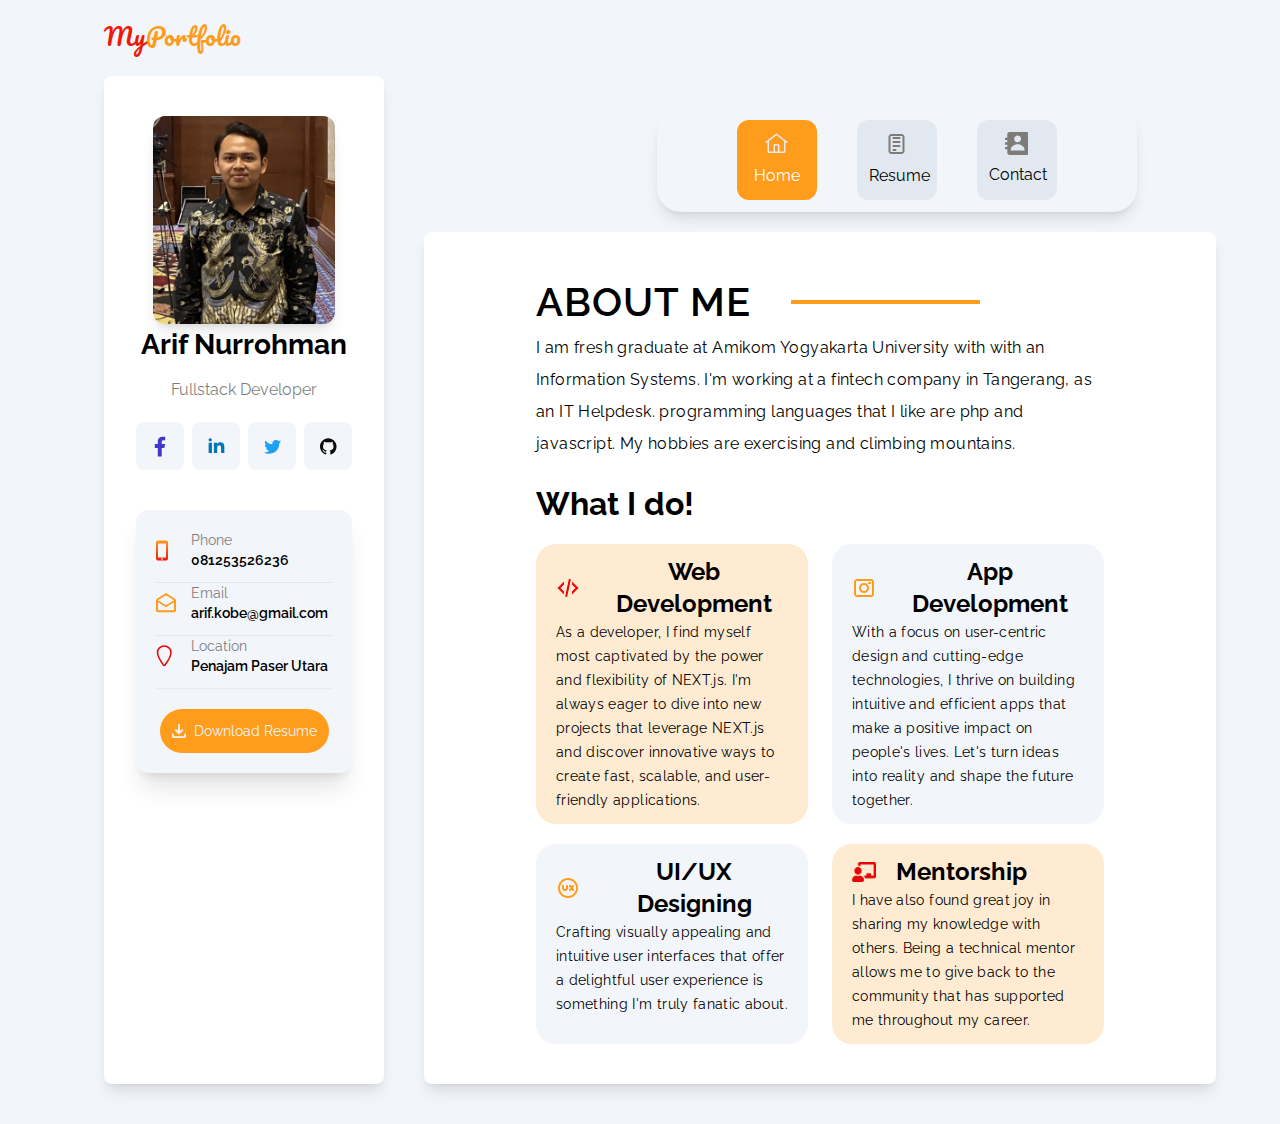
==== commit 6a822218: ""update hover"" ====
--- a/index.html
+++ b/index.html
@@ -3,22 +3,22 @@
   <head>
     <meta charset="UTF-8" />
     <meta name="viewport" content="width=device-width, initial-scale=1.0" />
-    <title>Document</title>
-    <link href="/src/output.css" rel="stylesheet" />
+    <title>Arif Nurrohman - About</title>
+    <link href="./src/output.css" rel="stylesheet" />
   </head>
   <body>
     <div class="container mx-auto w-[90%] ">
       <header>
-        <div class="flex justify-center lg:justify-start  pt-5 pb-3" >
+        <div class="flex justify-center lg:justify-start  pt-5 lg:pb-3 ms-10" >
           <span class="text-2xl icon text-secondary">My<span class="text-primary">Portfolio</span></span>
         </div>
       </header>
 
       <main>
         <div
-          class="flex lg:flex-row flex-col justify-between lg:space-x-10 mt-3 "
+          class="flex lg:flex-row flex-col justify-between lg:space-x-10 lg:mt-3 "
         >
-        <nav class="flex flex-nowrap justify-center lg:justify-end lg:me-[10%] mb-5 mt-8 lg:hidden">
+        <nav class="flex flex-nowrap justify-center lg:justify-end mb-5 mt-8 lg:hidden">
           <div
             class="card-navbar"
           >
@@ -43,18 +43,18 @@
           </div>
            </a>
            <a href="resume.html">
-            <div class="navbar-icon bg-nav">
-              <svg width="25" height="24" viewBox="0 0 25 24" fill="none" xmlns="http://www.w3.org/2000/svg">
-                <path d="M7.5 2H17.5C18.2956 2 19.0587 2.31607 19.6213 2.87868C20.1839 3.44129 20.5 4.20435 20.5 5V19C20.5 19.7956 20.1839 20.5587 19.6213 21.1213C19.0587 21.6839 18.2956 22 17.5 22H7.5C6.70435 22 5.94129 21.6839 5.37868 21.1213C4.81607 20.5587 4.5 19.7956 4.5 19V5C4.5 4.20435 4.81607 3.44129 5.37868 2.87868C5.94129 2.31607 6.70435 2 7.5 2ZM7.5 4C7.23478 4 6.98043 4.10536 6.79289 4.29289C6.60536 4.48043 6.5 4.73478 6.5 5V19C6.5 19.2652 6.60536 19.5196 6.79289 19.7071C6.98043 19.8946 7.23478 20 7.5 20H17.5C17.7652 20 18.0196 19.8946 18.2071 19.7071C18.3946 19.5196 18.5 19.2652 18.5 19V5C18.5 4.73478 18.3946 4.48043 18.2071 4.29289C18.0196 4.10536 17.7652 4 17.5 4H7.5ZM9.5 5H15.5C15.7652 5 16.0196 5.10536 16.2071 5.29289C16.3946 5.48043 16.5 5.73478 16.5 6C16.5 6.26522 16.3946 6.51957 16.2071 6.70711C16.0196 6.89464 15.7652 7 15.5 7H9.5C9.23478 7 8.98043 6.89464 8.79289 6.70711C8.60536 6.51957 8.5 6.26522 8.5 6C8.5 5.73478 8.60536 5.48043 8.79289 5.29289C8.98043 5.10536 9.23478 5 9.5 5ZM9.5 17H11.5C11.7652 17 12.0196 17.1054 12.2071 17.2929C12.3946 17.4804 12.5 17.7348 12.5 18C12.5 18.2652 12.3946 18.5196 12.2071 18.7071C12.0196 18.8946 11.7652 19 11.5 19H9.5C9.23478 19 8.98043 18.8946 8.79289 18.7071C8.60536 18.5196 8.5 18.2652 8.5 18C8.5 17.7348 8.60536 17.4804 8.79289 17.2929C8.98043 17.1054 9.23478 17 9.5 17ZM9.5 13H15.5C15.7652 13 16.0196 13.1054 16.2071 13.2929C16.3946 13.4804 16.5 13.7348 16.5 14C16.5 14.2652 16.3946 14.5196 16.2071 14.7071C16.0196 14.8946 15.7652 15 15.5 15H9.5C9.23478 15 8.98043 14.8946 8.79289 14.7071C8.60536 14.5196 8.5 14.2652 8.5 14C8.5 13.7348 8.60536 13.4804 8.79289 13.2929C8.98043 13.1054 9.23478 13 9.5 13ZM9.5 9H15.5C15.7652 9 16.0196 9.10536 16.2071 9.29289C16.3946 9.48043 16.5 9.73478 16.5 10C16.5 10.2652 16.3946 10.5196 16.2071 10.7071C16.0196 10.8946 15.7652 11 15.5 11H9.5C9.23478 11 8.98043 10.8946 8.79289 10.7071C8.60536 10.5196 8.5 10.2652 8.5 10C8.5 9.73478 8.60536 9.48043 8.79289 9.29289C8.98043 9.10536 9.23478 9 9.5 9Z" fill="#1A1003" fill-opacity="0.5"/>
+            <div class="navbar-icon bg-nav hover:bg-primary  hover:text-white fill-[#1A1003] hover:fill-background">
+              <svg width="25" height="24" viewBox="0 0 25 24"  xmlns="http://www.w3.org/2000/svg">
+                <path d="M7.5 2H17.5C18.2956 2 19.0587 2.31607 19.6213 2.87868C20.1839 3.44129 20.5 4.20435 20.5 5V19C20.5 19.7956 20.1839 20.5587 19.6213 21.1213C19.0587 21.6839 18.2956 22 17.5 22H7.5C6.70435 22 5.94129 21.6839 5.37868 21.1213C4.81607 20.5587 4.5 19.7956 4.5 19V5C4.5 4.20435 4.81607 3.44129 5.37868 2.87868C5.94129 2.31607 6.70435 2 7.5 2ZM7.5 4C7.23478 4 6.98043 4.10536 6.79289 4.29289C6.60536 4.48043 6.5 4.73478 6.5 5V19C6.5 19.2652 6.60536 19.5196 6.79289 19.7071C6.98043 19.8946 7.23478 20 7.5 20H17.5C17.7652 20 18.0196 19.8946 18.2071 19.7071C18.3946 19.5196 18.5 19.2652 18.5 19V5C18.5 4.73478 18.3946 4.48043 18.2071 4.29289C18.0196 4.10536 17.7652 4 17.5 4H7.5ZM9.5 5H15.5C15.7652 5 16.0196 5.10536 16.2071 5.29289C16.3946 5.48043 16.5 5.73478 16.5 6C16.5 6.26522 16.3946 6.51957 16.2071 6.70711C16.0196 6.89464 15.7652 7 15.5 7H9.5C9.23478 7 8.98043 6.89464 8.79289 6.70711C8.60536 6.51957 8.5 6.26522 8.5 6C8.5 5.73478 8.60536 5.48043 8.79289 5.29289C8.98043 5.10536 9.23478 5 9.5 5ZM9.5 17H11.5C11.7652 17 12.0196 17.1054 12.2071 17.2929C12.3946 17.4804 12.5 17.7348 12.5 18C12.5 18.2652 12.3946 18.5196 12.2071 18.7071C12.0196 18.8946 11.7652 19 11.5 19H9.5C9.23478 19 8.98043 18.8946 8.79289 18.7071C8.60536 18.5196 8.5 18.2652 8.5 18C8.5 17.7348 8.60536 17.4804 8.79289 17.2929C8.98043 17.1054 9.23478 17 9.5 17ZM9.5 13H15.5C15.7652 13 16.0196 13.1054 16.2071 13.2929C16.3946 13.4804 16.5 13.7348 16.5 14C16.5 14.2652 16.3946 14.5196 16.2071 14.7071C16.0196 14.8946 15.7652 15 15.5 15H9.5C9.23478 15 8.98043 14.8946 8.79289 14.7071C8.60536 14.5196 8.5 14.2652 8.5 14C8.5 13.7348 8.60536 13.4804 8.79289 13.2929C8.98043 13.1054 9.23478 13 9.5 13ZM9.5 9H15.5C15.7652 9 16.0196 9.10536 16.2071 9.29289C16.3946 9.48043 16.5 9.73478 16.5 10C16.5 10.2652 16.3946 10.5196 16.2071 10.7071C16.0196 10.8946 15.7652 11 15.5 11H9.5C9.23478 11 8.98043 10.8946 8.79289 10.7071C8.60536 10.5196 8.5 10.2652 8.5 10C8.5 9.73478 8.60536 9.48043 8.79289 9.29289C8.98043 9.10536 9.23478 9 9.5 9Z" fill-opacity="0.5"/>
                 </svg>
                 
               <p>Resume</p>
             </div>
            </a>
            <a href="">
-            <div class="navbar-icon bg-nav">
-              <svg width="25" height="23" viewBox="0 0 21 20" fill="none" xmlns="http://www.w3.org/2000/svg">
-                <path d="M19.5 0H4.5C3.96957 0 3.46086 0.210714 3.08579 0.585786C2.71071 0.960859 2.5 1.46957 2.5 2V5H0.5V7H2.5V9H0.5V11H2.5V13H0.5V15H2.5V18C2.5 18.5304 2.71071 19.0391 3.08579 19.4142C3.46086 19.7893 3.96957 20 4.5 20H19.5C19.7652 20 20.0196 19.8946 20.2071 19.7071C20.3946 19.5196 20.5 19.2652 20.5 19V1C20.5 0.734784 20.3946 0.48043 20.2071 0.292893C20.0196 0.105357 19.7652 0 19.5 0ZM11.5 2.999C13.148 2.999 14.5 4.35 14.5 5.999C14.4971 6.79385 14.1801 7.55533 13.6182 8.11747C13.0562 8.67962 12.2948 8.99684 11.5 9C9.853 9 8.5 7.647 8.5 5.999C8.5 4.35 9.853 2.999 11.5 2.999ZM17.5 16H5.5V15.25C5.5 13.031 8.205 10.75 11.5 10.75C14.795 10.75 17.5 13.031 17.5 15.25V16Z" fill="#1A1003" fill-opacity="0.5"/>
+            <div class="navbar-icon bg-nav hover:bg-primary  hover:text-white fill-[#1A1003] hover:fill-background">
+              <svg width="25" height="23" viewBox="0 0 21 20"  xmlns="http://www.w3.org/2000/svg">
+                <path d="M19.5 0H4.5C3.96957 0 3.46086 0.210714 3.08579 0.585786C2.71071 0.960859 2.5 1.46957 2.5 2V5H0.5V7H2.5V9H0.5V11H2.5V13H0.5V15H2.5V18C2.5 18.5304 2.71071 19.0391 3.08579 19.4142C3.46086 19.7893 3.96957 20 4.5 20H19.5C19.7652 20 20.0196 19.8946 20.2071 19.7071C20.3946 19.5196 20.5 19.2652 20.5 19V1C20.5 0.734784 20.3946 0.48043 20.2071 0.292893C20.0196 0.105357 19.7652 0 19.5 0ZM11.5 2.999C13.148 2.999 14.5 4.35 14.5 5.999C14.4971 6.79385 14.1801 7.55533 13.6182 8.11747C13.0562 8.67962 12.2948 8.99684 11.5 9C9.853 9 8.5 7.647 8.5 5.999C8.5 4.35 9.853 2.999 11.5 2.999ZM17.5 16H5.5V15.25C5.5 13.031 8.205 10.75 11.5 10.75C14.795 10.75 17.5 13.031 17.5 15.25V16Z" fill-opacity="0.5"/>
                 </svg>                      
               <p>Contact</p>
             </div>
@@ -77,74 +77,72 @@
                 <p class="text-base mt-3 opacity-50">Fullstack Developer</p>
               </div>
               <div class="social-media">
-                <a href="">
-                  <div
-                  class="w-12 h-12 bg-background rounded-lg flex justify-center items-center hover:bg-indigo-700 hover:fill-background-card"
+                <a href="" class="hover:animate-bounce">
+                  <div
+                  class="w-12 h-12 bg-background rounded-lg flex justify-center items-center hover:bg-indigo-700 fill-indigo-700 hover:fill-background-card"
                 >
                   <svg
                     width="12"
                     height="21"
                     viewBox="0 0 12 21"
-                    fill="none"
+                 
                     xmlns="http://www.w3.org/2000/svg"
                   >
                     <path
                       d="M7.75027 12.0825H10.2308L11.2231 8.11357H7.75027V6.12912C7.75027 5.10712 7.75027 4.14467 9.73472 4.14467H11.2231V0.810787C10.8996 0.768121 9.67816 0.671875 8.38827 0.671875C5.69438 0.671875 3.78137 2.31599 3.78137 5.33534V8.11357H0.804688V12.0825H3.78137V20.5164H7.75027V12.0825Z"
-                      fill="#1877F2"
-                    />
-                  </svg>
-                </div>
-                </a>
-                <a href="">
-                  <div
-                  class="w-12 h-12 bg-background rounded-lg flex justify-center items-center"
+                     
+                    />
+                  </svg>
+                </div>
+                </a>
+                <a href="" class="hover:animate-bounce">
+                  <div
+                  class="w-12 h-12 bg-background rounded-lg flex justify-center items-center fill-[#0077B5] hover:fill-background hover:bg-[#0077B5]"
                 >
                   <svg
                     xmlns="http://www.w3.org/2000/svg"
                     width="17"
                     height="16"
                     viewBox="0 0 17 16"
-                    fill="none"
+                    
                   >
                     <path
                       d="M3.88945 1.80688C3.88923 2.24547 3.71479 2.66601 3.40451 2.97599C3.09422 3.28596 2.67351 3.45998 2.23491 3.45976C1.79632 3.45954 1.37578 3.2851 1.06581 2.97482C0.755831 2.66453 0.581812 2.24382 0.582031 1.80523C0.582251 1.36664 0.756691 0.946095 1.06698 0.63612C1.37726 0.326144 1.79798 0.152125 2.23657 0.152344C2.67516 0.152563 3.0957 0.327003 3.40568 0.637289C3.71565 0.947575 3.88967 1.36829 3.88945 1.80688ZM3.93906 4.68434H0.631643V15.0366H3.93906V4.68434ZM9.16479 4.68434H5.8739V15.0366H9.13171V9.60412C9.13171 6.57783 13.0758 6.2967 13.0758 9.60412V15.0366H16.3419V8.4796C16.3419 3.3779 10.5043 3.56808 9.13171 6.07345L9.16479 4.68434Z"
-                      fill="#0077B5"
-                    />
-                  </svg>
-                </div>
-                </a>
-                <a href="">
-                  <div
-                  class="w-12 h-12 bg-background rounded-lg flex justify-center items-center"
+                      
+                    />
+                  </svg>
+                </div>
+                </a>
+                <a href="" class="hover:animate-bounce   ">
+                  <div
+                  class="w-12 h-12 bg-background rounded-lg flex justify-center items-center fill-[#1DA1F2] hover:fill-background hover:bg-[#1DA1F2]"
                 >
                   <svg
                     xmlns="http://www.w3.org/2000/svg"
                     width="17"
                     height="15"
                     viewBox="0 0 17 15"
-                    fill="none"
+               
                   >
                     <path
                       d="M16.9874 2.60531C16.3564 2.88446 15.6873 3.06783 15.0021 3.14938C15.724 2.71705 16.2642 2.03705 16.5219 1.23604C15.8439 1.63954 15.1005 1.92233 14.3266 2.0753C13.8062 1.51848 13.1164 1.14919 12.3644 1.02485C11.6125 0.900507 10.8405 1.02808 10.1686 1.38773C9.49661 1.74738 8.96229 2.31896 8.64869 3.01361C8.33508 3.70825 8.25976 4.48705 8.43444 5.22892C7.05932 5.16012 5.71406 4.80287 4.48599 4.18036C3.25792 3.55785 2.17451 2.684 1.30612 1.61557C0.998769 2.14347 0.837256 2.74358 0.83812 3.35444C0.83812 4.55338 1.44917 5.61258 2.37607 6.23272C1.82705 6.21541 1.29012 6.06714 0.810007 5.80028V5.84245C0.809982 6.64108 1.0862 7.41515 1.59182 8.03334C2.09744 8.65154 2.80133 9.07582 3.5841 9.23421C3.07447 9.37247 2.54003 9.39283 2.02135 9.29374C2.24206 9.98118 2.67226 10.5824 3.25171 11.0131C3.83115 11.4438 4.53082 11.6825 5.2527 11.6958C4.53528 12.2592 3.71383 12.6757 2.83531 12.9215C1.9568 13.1672 1.03846 13.2373 0.132812 13.1279C1.71353 14.1444 3.5536 14.6841 5.43295 14.6824C11.7948 14.6824 15.2725 9.41281 15.2725 4.84278C15.2725 4.69395 15.2692 4.54346 15.2626 4.39545C15.9393 3.90625 16.5234 3.29951 16.9874 2.60531Z"
-                      fill="#1DA1F2"
-                    />
-                  </svg>
-                </div>
-                </a>
-                <a href="">
-                  <div
-                  class="w-12 h-12 bg-background rounded-lg flex justify-center items-center"
+                   
+                    />
+                  </svg>
+                </div>
+                </a>
+                <a href="" class="hover:animate-bounce">
+                  <div
+                  class="w-12 h-12 bg-background rounded-lg flex justify-center items-center   fill-[#0B0909] hover:fill-background hover:bg-[#0B0909]"
                 >
                   <svg
                     xmlns="http://www.w3.org/2000/svg"
                     width="17"
                     height="17"
                     viewBox="0 0 17 17"
-                    fill="none"
                   >
                     <path
                       d="M8.27246 0.326172C3.70408 0.326172 0.00390761 4.02635 0.00390761 8.59472C0.00291203 10.3304 0.548473 12.0224 1.5632 13.4305C2.57793 14.8387 4.01029 15.8916 5.65711 16.4399C6.07054 16.5119 6.22599 16.2638 6.22599 16.0463C6.22599 15.8504 6.21524 15.1996 6.21524 14.5067C4.13818 14.8896 3.60073 14.0007 3.43536 13.5352C3.34192 13.297 2.93924 12.5636 2.58783 12.3668C2.29843 12.2122 1.885 11.8294 2.57708 11.8195C3.22864 11.8087 3.69333 12.4189 3.84878 12.667C4.59295 13.9172 5.78114 13.5658 6.25658 13.3491C6.32935 12.8117 6.54598 12.4503 6.78412 12.2436C4.94437 12.0369 3.02193 11.3233 3.02193 8.16062C3.02193 7.261 3.34192 6.51766 3.86945 5.93804C3.78677 5.73132 3.49737 4.8838 3.95214 3.74687C3.95214 3.74687 4.64422 3.53023 6.22599 4.59522C6.8991 4.4084 7.59457 4.31438 8.29313 4.31575C8.99596 4.31575 9.69878 4.40835 10.3603 4.5944C11.942 3.51949 12.6341 3.7477 12.6341 3.7477C13.0889 4.88462 12.7995 5.73215 12.7168 5.93886C13.2435 6.51766 13.5643 7.25108 13.5643 8.16062C13.5643 11.3341 11.632 12.0369 9.79139 12.2436C10.0915 12.5016 10.3503 12.9977 10.3503 13.7733C10.3503 14.8788 10.3396 15.7677 10.3396 16.0472C10.3396 16.2638 10.495 16.5218 10.9085 16.4391C12.5496 15.8848 13.9757 14.8298 14.9859 13.4227C15.9962 12.0155 16.5398 10.327 16.5402 8.59472C16.5402 4.02635 12.84 0.326172 8.27163 0.326172H8.27246Z"
-                      fill="#0B0909"
                     />
                   </svg>
                 </div>
@@ -226,13 +224,13 @@
                   </div>
                   <div class="w-4/5">
                     <p class="opacity-50">Location</p>
-                    <p class="font-semibold">Ibu Kota Negara</p>
+                    <p class="font-semibold">Penajam Paser Utara</p>
                   </div>
                 </div>
                 <hr class="opacity-70" />
 
-                <a href="/src/assets/resume.pdf" class="flex justify-center">
-                  <div class="flex flex-nowrap justify-center bg-primary lg:p-3 p-2 rounded-full mt-5 md:w-auto w-auto items-center">
+                <a href="http://bit.ly/3QBrEUS" download="resume-arif-nurrohman" class="flex justify-center">
+                  <div class="flex flex-nowrap justify-center bg-primary hover:bg-orange-400 lg:p-3 p-2 rounded-full mt-5 md:w-auto w-auto items-center hover:scale-110 hover:transition-all hover:duration-300">
                     <img src="./src/assets/unduh.png" class="w-3.5 ms-auto h-3.5 me-2" alt="">
                     <h3 class="text-start me-auto lg:mx-auto text-background text-sm">
                       Download Resume
@@ -268,18 +266,18 @@
                 </div>
                  </a>
                  <a href="resume.html">
-                  <div class="navbar-icon bg-nav">
-                    <svg width="25" height="24" viewBox="0 0 25 24" fill="none" xmlns="http://www.w3.org/2000/svg">
-                      <path d="M7.5 2H17.5C18.2956 2 19.0587 2.31607 19.6213 2.87868C20.1839 3.44129 20.5 4.20435 20.5 5V19C20.5 19.7956 20.1839 20.5587 19.6213 21.1213C19.0587 21.6839 18.2956 22 17.5 22H7.5C6.70435 22 5.94129 21.6839 5.37868 21.1213C4.81607 20.5587 4.5 19.7956 4.5 19V5C4.5 4.20435 4.81607 3.44129 5.37868 2.87868C5.94129 2.31607 6.70435 2 7.5 2ZM7.5 4C7.23478 4 6.98043 4.10536 6.79289 4.29289C6.60536 4.48043 6.5 4.73478 6.5 5V19C6.5 19.2652 6.60536 19.5196 6.79289 19.7071C6.98043 19.8946 7.23478 20 7.5 20H17.5C17.7652 20 18.0196 19.8946 18.2071 19.7071C18.3946 19.5196 18.5 19.2652 18.5 19V5C18.5 4.73478 18.3946 4.48043 18.2071 4.29289C18.0196 4.10536 17.7652 4 17.5 4H7.5ZM9.5 5H15.5C15.7652 5 16.0196 5.10536 16.2071 5.29289C16.3946 5.48043 16.5 5.73478 16.5 6C16.5 6.26522 16.3946 6.51957 16.2071 6.70711C16.0196 6.89464 15.7652 7 15.5 7H9.5C9.23478 7 8.98043 6.89464 8.79289 6.70711C8.60536 6.51957 8.5 6.26522 8.5 6C8.5 5.73478 8.60536 5.48043 8.79289 5.29289C8.98043 5.10536 9.23478 5 9.5 5ZM9.5 17H11.5C11.7652 17 12.0196 17.1054 12.2071 17.2929C12.3946 17.4804 12.5 17.7348 12.5 18C12.5 18.2652 12.3946 18.5196 12.2071 18.7071C12.0196 18.8946 11.7652 19 11.5 19H9.5C9.23478 19 8.98043 18.8946 8.79289 18.7071C8.60536 18.5196 8.5 18.2652 8.5 18C8.5 17.7348 8.60536 17.4804 8.79289 17.2929C8.98043 17.1054 9.23478 17 9.5 17ZM9.5 13H15.5C15.7652 13 16.0196 13.1054 16.2071 13.2929C16.3946 13.4804 16.5 13.7348 16.5 14C16.5 14.2652 16.3946 14.5196 16.2071 14.7071C16.0196 14.8946 15.7652 15 15.5 15H9.5C9.23478 15 8.98043 14.8946 8.79289 14.7071C8.60536 14.5196 8.5 14.2652 8.5 14C8.5 13.7348 8.60536 13.4804 8.79289 13.2929C8.98043 13.1054 9.23478 13 9.5 13ZM9.5 9H15.5C15.7652 9 16.0196 9.10536 16.2071 9.29289C16.3946 9.48043 16.5 9.73478 16.5 10C16.5 10.2652 16.3946 10.5196 16.2071 10.7071C16.0196 10.8946 15.7652 11 15.5 11H9.5C9.23478 11 8.98043 10.8946 8.79289 10.7071C8.60536 10.5196 8.5 10.2652 8.5 10C8.5 9.73478 8.60536 9.48043 8.79289 9.29289C8.98043 9.10536 9.23478 9 9.5 9Z" fill="#1A1003" fill-opacity="0.5"/>
+                  <div class="navbar-icon bg-nav hover:bg-primary hover:text-white fill-[#1A1003] hover:fill-background">
+                    <svg width="25" height="24" viewBox="0 0 25 24"  xmlns="http://www.w3.org/2000/svg">
+                      <path d="M7.5 2H17.5C18.2956 2 19.0587 2.31607 19.6213 2.87868C20.1839 3.44129 20.5 4.20435 20.5 5V19C20.5 19.7956 20.1839 20.5587 19.6213 21.1213C19.0587 21.6839 18.2956 22 17.5 22H7.5C6.70435 22 5.94129 21.6839 5.37868 21.1213C4.81607 20.5587 4.5 19.7956 4.5 19V5C4.5 4.20435 4.81607 3.44129 5.37868 2.87868C5.94129 2.31607 6.70435 2 7.5 2ZM7.5 4C7.23478 4 6.98043 4.10536 6.79289 4.29289C6.60536 4.48043 6.5 4.73478 6.5 5V19C6.5 19.2652 6.60536 19.5196 6.79289 19.7071C6.98043 19.8946 7.23478 20 7.5 20H17.5C17.7652 20 18.0196 19.8946 18.2071 19.7071C18.3946 19.5196 18.5 19.2652 18.5 19V5C18.5 4.73478 18.3946 4.48043 18.2071 4.29289C18.0196 4.10536 17.7652 4 17.5 4H7.5ZM9.5 5H15.5C15.7652 5 16.0196 5.10536 16.2071 5.29289C16.3946 5.48043 16.5 5.73478 16.5 6C16.5 6.26522 16.3946 6.51957 16.2071 6.70711C16.0196 6.89464 15.7652 7 15.5 7H9.5C9.23478 7 8.98043 6.89464 8.79289 6.70711C8.60536 6.51957 8.5 6.26522 8.5 6C8.5 5.73478 8.60536 5.48043 8.79289 5.29289C8.98043 5.10536 9.23478 5 9.5 5ZM9.5 17H11.5C11.7652 17 12.0196 17.1054 12.2071 17.2929C12.3946 17.4804 12.5 17.7348 12.5 18C12.5 18.2652 12.3946 18.5196 12.2071 18.7071C12.0196 18.8946 11.7652 19 11.5 19H9.5C9.23478 19 8.98043 18.8946 8.79289 18.7071C8.60536 18.5196 8.5 18.2652 8.5 18C8.5 17.7348 8.60536 17.4804 8.79289 17.2929C8.98043 17.1054 9.23478 17 9.5 17ZM9.5 13H15.5C15.7652 13 16.0196 13.1054 16.2071 13.2929C16.3946 13.4804 16.5 13.7348 16.5 14C16.5 14.2652 16.3946 14.5196 16.2071 14.7071C16.0196 14.8946 15.7652 15 15.5 15H9.5C9.23478 15 8.98043 14.8946 8.79289 14.7071C8.60536 14.5196 8.5 14.2652 8.5 14C8.5 13.7348 8.60536 13.4804 8.79289 13.2929C8.98043 13.1054 9.23478 13 9.5 13ZM9.5 9H15.5C15.7652 9 16.0196 9.10536 16.2071 9.29289C16.3946 9.48043 16.5 9.73478 16.5 10C16.5 10.2652 16.3946 10.5196 16.2071 10.7071C16.0196 10.8946 15.7652 11 15.5 11H9.5C9.23478 11 8.98043 10.8946 8.79289 10.7071C8.60536 10.5196 8.5 10.2652 8.5 10C8.5 9.73478 8.60536 9.48043 8.79289 9.29289C8.98043 9.10536 9.23478 9 9.5 9Z"  fill-opacity="0.5"/>
                       </svg>
                       
                     <p>Resume</p>
                   </div>
                  </a>
-                 <a href="">
-                  <div class="navbar-icon bg-nav">
-                    <svg width="25" height="23" viewBox="0 0 21 20" fill="none" xmlns="http://www.w3.org/2000/svg">
-                      <path d="M19.5 0H4.5C3.96957 0 3.46086 0.210714 3.08579 0.585786C2.71071 0.960859 2.5 1.46957 2.5 2V5H0.5V7H2.5V9H0.5V11H2.5V13H0.5V15H2.5V18C2.5 18.5304 2.71071 19.0391 3.08579 19.4142C3.46086 19.7893 3.96957 20 4.5 20H19.5C19.7652 20 20.0196 19.8946 20.2071 19.7071C20.3946 19.5196 20.5 19.2652 20.5 19V1C20.5 0.734784 20.3946 0.48043 20.2071 0.292893C20.0196 0.105357 19.7652 0 19.5 0ZM11.5 2.999C13.148 2.999 14.5 4.35 14.5 5.999C14.4971 6.79385 14.1801 7.55533 13.6182 8.11747C13.0562 8.67962 12.2948 8.99684 11.5 9C9.853 9 8.5 7.647 8.5 5.999C8.5 4.35 9.853 2.999 11.5 2.999ZM17.5 16H5.5V15.25C5.5 13.031 8.205 10.75 11.5 10.75C14.795 10.75 17.5 13.031 17.5 15.25V16Z" fill="#1A1003" fill-opacity="0.5"/>
+                 <a href="contact.html">
+                  <div class="navbar-icon bg-nav hover:bg-primary  hover:text-white fill-[#1A1003] hover:fill-background">
+                    <svg width="25" height="23" viewBox="0 0 21 20"  xmlns="http://www.w3.org/2000/svg">
+                      <path d="M19.5 0H4.5C3.96957 0 3.46086 0.210714 3.08579 0.585786C2.71071 0.960859 2.5 1.46957 2.5 2V5H0.5V7H2.5V9H0.5V11H2.5V13H0.5V15H2.5V18C2.5 18.5304 2.71071 19.0391 3.08579 19.4142C3.46086 19.7893 3.96957 20 4.5 20H19.5C19.7652 20 20.0196 19.8946 20.2071 19.7071C20.3946 19.5196 20.5 19.2652 20.5 19V1C20.5 0.734784 20.3946 0.48043 20.2071 0.292893C20.0196 0.105357 19.7652 0 19.5 0ZM11.5 2.999C13.148 2.999 14.5 4.35 14.5 5.999C14.4971 6.79385 14.1801 7.55533 13.6182 8.11747C13.0562 8.67962 12.2948 8.99684 11.5 9C9.853 9 8.5 7.647 8.5 5.999C8.5 4.35 9.853 2.999 11.5 2.999ZM17.5 16H5.5V15.25C5.5 13.031 8.205 10.75 11.5 10.75C14.795 10.75 17.5 13.031 17.5 15.25V16Z"  fill-opacity="0.5"/>
                       </svg>                      
                     <p>Contact</p>
                   </div>
@@ -298,7 +296,7 @@
                     </div>
                 </div>
                 <div>
-                    <p class="font-normal text-black text-base lg:leading-8 lg:tracking-wide">Lorem ipsum dolor sit amet, consectetur adipiscing elit, sed do eiusmod tempor incididunt ut labore et dolore magna aliqua. Et ultrices neque ornare aenean euismod elementum nisi quis. Aliquam sem et tortor consequat id porta. A scelerisque purus semper eget duis. A pellentesque sit amet porttitor eget dolor.</p>
+                    <p class="font-normal text-black text-base lg:leading-8 lg:tracking-wide">I am fresh graduate at Amikom Yogyakarta University with with an Information Systems. I'm working at a fintech company in Tangerang, as an IT Helpdesk. programming languages that I like are php and javascript. My hobbies are exercising and climbing mountains. </p>
                 </div>
             </div>
             <div>
--- a/src/output.css
+++ b/src/output.css
@@ -592,6 +592,10 @@
   margin-bottom: 1rem;
 }
 
+.mb-5{
+  margin-bottom: 1.25rem;
+}
+
 .me-2{
   -webkit-margin-end: 0.5rem;
           margin-inline-end: 0.5rem;
@@ -607,6 +611,11 @@
           margin-inline-end: auto;
 }
 
+.ms-10{
+  -webkit-margin-start: 2.5rem;
+          margin-inline-start: 2.5rem;
+}
+
 .ms-auto{
   -webkit-margin-start: auto;
           margin-inline-start: auto;
@@ -624,10 +633,6 @@
   margin-top: 1.25rem;
 }
 
-.mb-5{
-  margin-bottom: 1.25rem;
-}
-
 .mt-8{
   margin-top: 2rem;
 }
@@ -640,10 +645,6 @@
   display: flex;
 }
 
-.hidden{
-  display: none;
-}
-
 .h-12{
   height: 3rem;
 }
@@ -656,6 +657,11 @@
   height: 0.875rem;
 }
 
+.min-h-min{
+  min-height: -moz-min-content;
+  min-height: min-content;
+}
+
 .w-1\/5{
   width: 20%;
 }
@@ -686,6 +692,11 @@
 
 .w-full{
   width: 100%;
+}
+
+.min-w-min{
+  min-width: -moz-min-content;
+  min-width: min-content;
 }
 
 .basis-auto{
@@ -756,6 +767,10 @@
   border-radius: 0.75rem;
 }
 
+.border{
+  border-width: 1px;
+}
+
 .border-2{
   border-width: 2px;
 }
@@ -813,6 +828,36 @@
   background-color: transparent;
 }
 
+.from-primary{
+  --tw-gradient-from: #FF9C1B var(--tw-gradient-from-position);
+  --tw-gradient-to: rgb(255 156 27 / 0) var(--tw-gradient-to-position);
+  --tw-gradient-stops: var(--tw-gradient-from), var(--tw-gradient-to);
+}
+
+.to-secondary{
+  --tw-gradient-to: #EC1B09 var(--tw-gradient-to-position);
+}
+
+.fill-\[\#0077B5\]{
+  fill: #0077B5;
+}
+
+.fill-\[\#0B0909\]{
+  fill: #0B0909;
+}
+
+.fill-\[\#1A1003\]{
+  fill: #1A1003;
+}
+
+.fill-\[\#1DA1F2\]{
+  fill: #1DA1F2;
+}
+
+.fill-indigo-700{
+  fill: #4338ca;
+}
+
 .p-2{
   padding: 0.5rem;
 }
@@ -860,6 +905,10 @@
   padding-top: 1.25rem;
 }
 
+.text-left{
+  text-align: left;
+}
+
 .text-center{
   text-align: center;
 }
@@ -951,6 +1000,14 @@
 
 .opacity-70{
   opacity: 0.7;
+}
+
+.outline-primary{
+  outline-color: #FF9C1B;
+}
+
+.duration-300{
+  transition-duration: 300ms;
 }
 
 body {
@@ -1139,11 +1196,42 @@
   text-align: center;
 }
 
+.card-content:hover{
+  border-width: 1px;
+  --tw-border-opacity: 1;
+  border-color: rgb(255 156 27 / var(--tw-border-opacity));
+}
+
 @media (min-width: 1024px){
   .card-content{
     padding-left: 1.25rem;
     padding-right: 1.25rem;
   }
+}
+
+.card-content-resume{
+  align-items: center;
+  border-radius: 20px;
+  padding-left: 1rem;
+  padding-right: 1rem;
+  text-align: center;
+}
+
+.card-content-resume:hover{
+  border-width: 1px;
+  --tw-border-opacity: 1;
+  border-color: rgb(255 156 27 / var(--tw-border-opacity));
+}
+
+@media (min-width: 1024px){
+  .card-content-resume{
+    padding-left: 1.25rem;
+    padding-right: 1.25rem;
+  }
+}
+
+.card-content-resume p {
+  text-align: start;
 }
 
 .card-content .title{
@@ -1166,9 +1254,57 @@
   letter-spacing: 0.025em;
 }
 
-.hover\:bg-indigo-800:hover{
-  --tw-bg-opacity: 1;
-  background-color: rgb(55 48 163 / var(--tw-bg-opacity));
+.hover\:scale-110:hover{
+  --tw-scale-x: 1.1;
+  --tw-scale-y: 1.1;
+  transform: translate(var(--tw-translate-x), var(--tw-translate-y)) rotate(var(--tw-rotate)) skewX(var(--tw-skew-x)) skewY(var(--tw-skew-y)) scaleX(var(--tw-scale-x)) scaleY(var(--tw-scale-y));
+}
+
+.hover\:scale-125:hover{
+  --tw-scale-x: 1.25;
+  --tw-scale-y: 1.25;
+  transform: translate(var(--tw-translate-x), var(--tw-translate-y)) rotate(var(--tw-rotate)) skewX(var(--tw-skew-x)) skewY(var(--tw-skew-y)) scaleX(var(--tw-scale-x)) scaleY(var(--tw-scale-y));
+}
+
+@keyframes bounce{
+  0%, 100%{
+    transform: translateY(-25%);
+    animation-timing-function: cubic-bezier(0.8,0,1,1);
+  }
+
+  50%{
+    transform: none;
+    animation-timing-function: cubic-bezier(0,0,0.2,1);
+  }
+}
+
+.hover\:animate-bounce:hover{
+  animation: bounce 1s infinite;
+}
+
+.hover\:bg-\[\#0077B5\]:hover{
+  --tw-bg-opacity: 1;
+  background-color: rgb(0 119 181 / var(--tw-bg-opacity));
+}
+
+.hover\:bg-\[\#0B0909\]:hover{
+  --tw-bg-opacity: 1;
+  background-color: rgb(11 9 9 / var(--tw-bg-opacity));
+}
+
+.hover\:bg-\[\#1DA1F2\]:hover{
+  --tw-bg-opacity: 1;
+  background-color: rgb(29 161 242 / var(--tw-bg-opacity));
+}
+
+.hover\:bg-indigo-700:hover{
+  --tw-bg-opacity: 1;
+  background-color: rgb(67 56 202 / var(--tw-bg-opacity));
+}
+
+.hover\:bg-orange-400:hover{
+  --tw-bg-opacity: 1;
+  background-color: rgb(251 146 60 / var(--tw-bg-opacity));
 }
 
 .hover\:bg-primary:hover{
@@ -1176,17 +1312,35 @@
   background-color: rgb(255 156 27 / var(--tw-bg-opacity));
 }
 
-.hover\:bg-indigo-700:hover{
-  --tw-bg-opacity: 1;
-  background-color: rgb(67 56 202 / var(--tw-bg-opacity));
+.hover\:bg-gradient-to-r:hover{
+  background-image: linear-gradient(to right, var(--tw-gradient-stops));
+}
+
+.hover\:fill-background:hover{
+  fill: #F2F5F9;
 }
 
 .hover\:fill-background-card:hover{
   fill: #FFFFFF;
 }
 
-.hover\:fill-white:hover{
-  fill: #fff;
+.hover\:text-white:hover{
+  --tw-text-opacity: 1;
+  color: rgb(255 255 255 / var(--tw-text-opacity));
+}
+
+.hover\:transition-all:hover{
+  transition-property: all;
+  transition-timing-function: cubic-bezier(0.4, 0, 0.2, 1);
+  transition-duration: 150ms;
+}
+
+.hover\:duration-300:hover{
+  transition-duration: 300ms;
+}
+
+.hover\:ease-out:hover{
+  transition-timing-function: cubic-bezier(0, 0, 0.2, 1);
 }
 
 @media (min-width: 768px){
@@ -1205,13 +1359,17 @@
     margin-right: auto;
   }
 
-  .lg\:mt-0{
-    margin-top: 0px;
-  }
-
   .lg\:me-\[10\%\]{
     -webkit-margin-end: 10%;
             margin-inline-end: 10%;
+  }
+
+  .lg\:mt-0{
+    margin-top: 0px;
+  }
+
+  .lg\:mt-3{
+    margin-top: 0.75rem;
   }
 
   .lg\:hidden{
@@ -1284,6 +1442,10 @@
     padding: 0.75rem;
   }
 
+  .lg\:pb-3{
+    padding-bottom: 0.75rem;
+  }
+
   .lg\:pe-10{
     -webkit-padding-end: 2.5rem;
             padding-inline-end: 2.5rem;
